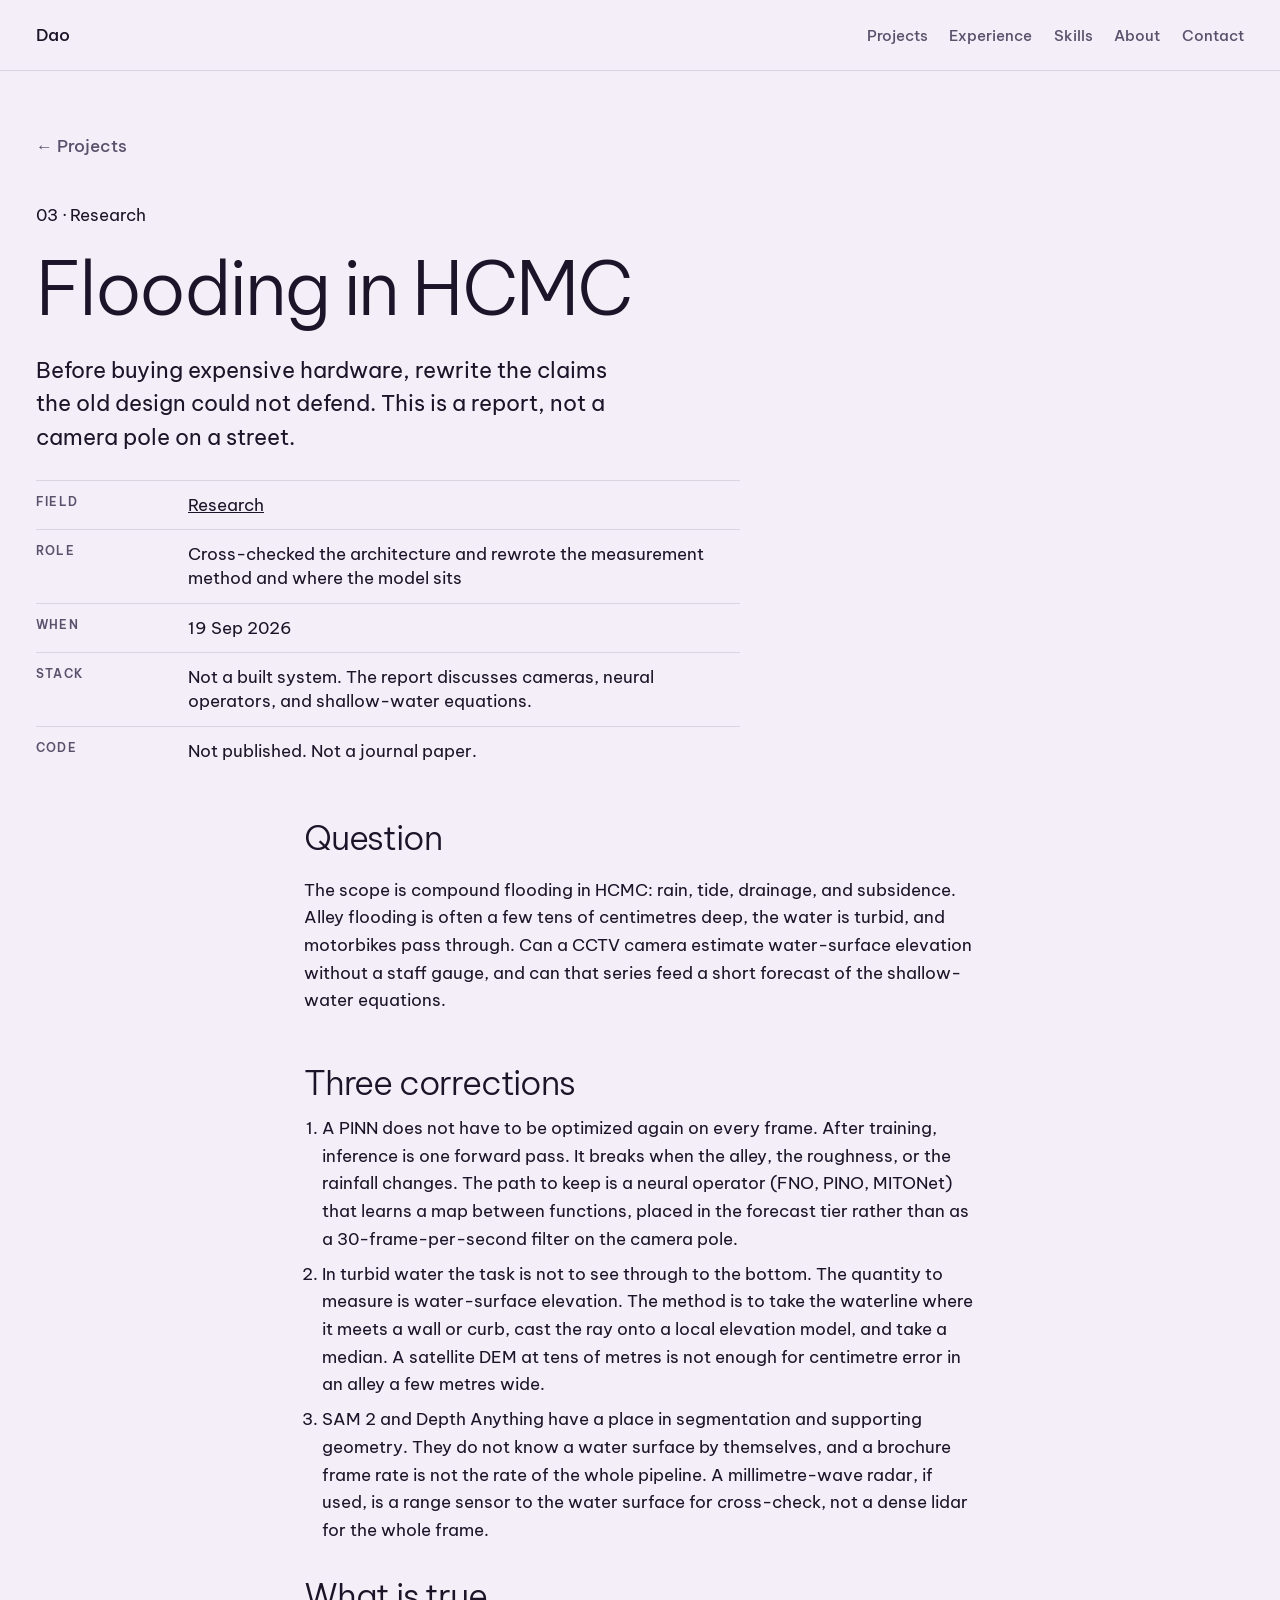
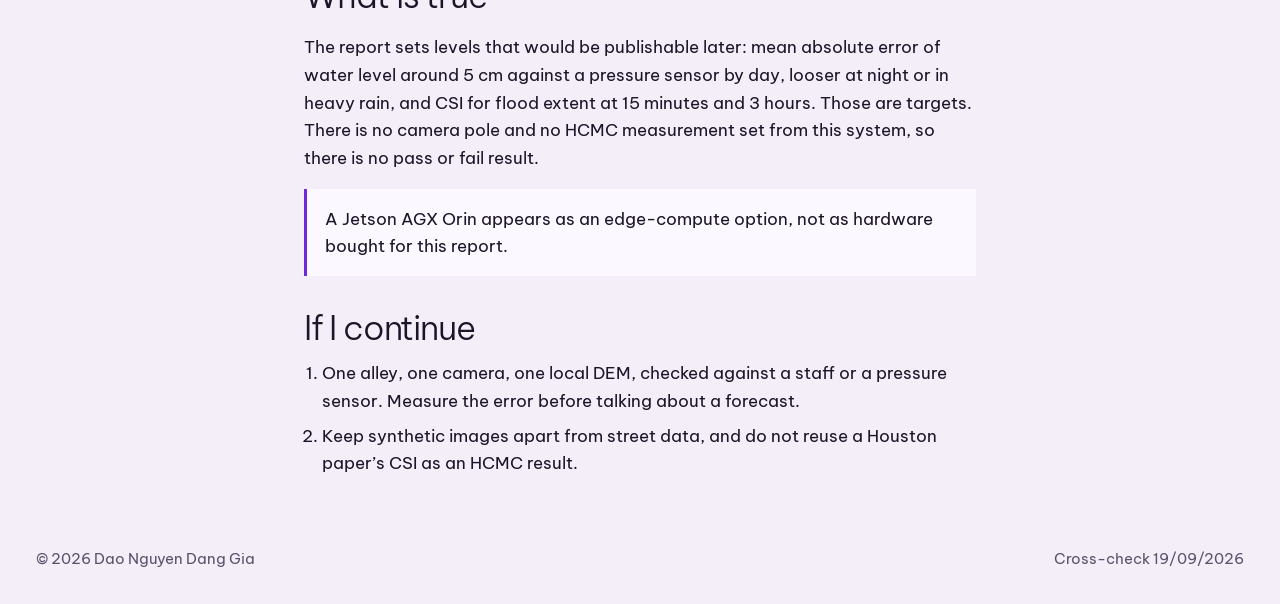
==== work/flood.html @ c22a829f "Add portfolio site" ====
<!DOCTYPE html>
<html lang="en">
<head>
  <meta charset="utf-8">
  <meta name="viewport" content="width=device-width, initial-scale=1">
  <title>Flooding in HCMC — Dao Nguyen Dang Gia</title>
  <meta name="description" content="A cross-checked report on contactless flood observation and short-range neural-operator forecasts for HCMC.">
  <link rel="icon" href="../favicon.svg" type="image/svg+xml">
  <link rel="preconnect" href="https://fonts.googleapis.com">
  <link rel="preconnect" href="https://fonts.gstatic.com" crossorigin>
  <link href="https://fonts.googleapis.com/css2?family=Be+Vietnam+Pro:ital,wght@0,300;0,400;0,500;0,600;1,400&display=swap" rel="stylesheet">
  <link rel="stylesheet" href="../css/site.css">
</head>
<body>
  <a class="skip" href="#content">Skip to content</a>
  <header class="site-header">
    <div class="wrap">
      <a class="mark" href="../index.html">Dao</a>
      <div class="nav-wrap">
        <input class="nav-toggle" id="nav-toggle" type="checkbox">
        <label class="nav-burger" for="nav-toggle">Menu</label>
        <nav class="nav-links" aria-label="Primary">
          <a href="../index.html#work">Projects</a>
          <a href="../index.html#experience">Experience</a>
          <a href="../index.html#skills">Skills</a>
          <a href="../index.html#about">About</a>
          <a href="../index.html#contact">Contact</a>
        </nav>
      </div>
    </div>
  </header>
  <main id="content">
    <article>
      <header class="case-hero">
        <div class="wrap">
          <a class="back" href="../index.html#research">← Projects</a>
          <p class="kicker">03 · Research</p>
          <h1>
            Flooding in HCMC
          </h1>
          <p class="lede">
            Before buying expensive hardware, rewrite the claims the old design could not defend. This is a report, not a camera pole on a street.
          </p>
          <table class="facts">
            <tr>
              <th>Field</th>
              <td><a href="../index.html#research">Research</a></td>
            </tr>
            <tr>
              <th>Role</th>
              <td>Cross-checked the architecture and rewrote the measurement method and where the model sits</td>
            </tr>
            <tr>
              <th>When</th>
              <td>19 Sep 2026</td>
            </tr>
            <tr>
              <th>Stack</th>
              <td>Not a built system. The report discusses cameras, neural operators, and shallow-water equations.</td>
            </tr>
            <tr>
              <th>Code</th>
              <td>Not published. Not a journal paper.</td>
            </tr>
          </table>
        </div>
      </header>
      <div class="wrap story">
        <section>
          <h2>Question</h2>
          <p>
            The scope is compound flooding in HCMC: rain, tide, drainage, and subsidence. Alley flooding is often a few tens of centimetres deep, the water is turbid, and motorbikes pass through. Can a CCTV camera estimate water-surface elevation without a staff gauge, and can that series feed a short forecast of the shallow-water equations.
          </p>
        </section>
        <section>
          <h2>Three corrections</h2>
          <ol>
            <li>
              A PINN does not have to be optimized again on every frame. After training, inference is one forward pass. It breaks when the alley, the roughness, or the rainfall changes. The path to keep is a neural operator (FNO, PINO, MITONet) that learns a map between functions, placed in the forecast tier rather than as a 30-frame-per-second filter on the camera pole.
            </li>
            <li>
              In turbid water the task is not to see through to the bottom. The quantity to measure is water-surface elevation. The method is to take the waterline where it meets a wall or curb, cast the ray onto a local elevation model, and take a median. A satellite DEM at tens of metres is not enough for centimetre error in an alley a few metres wide.
            </li>
            <li>
              SAM 2 and Depth Anything have a place in segmentation and supporting geometry. They do not know a water surface by themselves, and a brochure frame rate is not the rate of the whole pipeline. A millimetre-wave radar, if used, is a range sensor to the water surface for cross-check, not a dense lidar for the whole frame.
            </li>
          </ol>
        </section>
        <section>
          <h2>What is true</h2>
          <p>
            The report sets levels that would be publishable later: mean absolute error of water level around 5 cm against a pressure sensor by day, looser at night or in heavy rain, and CSI for flood extent at 15 minutes and 3 hours. Those are targets. There is no camera pole and no HCMC measurement set from this system, so there is no pass or fail result.
          </p>
          <p class="callout">
            A Jetson AGX Orin appears as an edge-compute option, not as hardware bought for this report.
          </p>
        </section>
        <section>
          <h2>If I continue</h2>
          <ol>
            <li>One alley, one camera, one local DEM, checked against a staff or a pressure sensor. Measure the error before talking about a forecast.</li>
            <li>Keep synthetic images apart from street data, and do not reuse a Houston paper’s CSI as an HCMC result.</li>
          </ol>
        </section>
      </div>
    </article>
  </main>
  <footer class="site-footer"><div class="wrap"><span>© 2026 Dao Nguyen Dang Gia</span><span>Cross-check 19/09/2026</span></div></footer>
  <script src="../js/site.js"></script>
</body>
</html>
---- css/site.css ----
:root {
  --bg: #f3eef8;
  --bg-deep: #1c1233;
  --raised: #faf7ff;
  --ink: #1c1428;
  --muted: #5c516c;
  --faint: #7d7390;
  --line: rgba(40, 22, 68, 0.12);
  --line-strong: rgba(40, 22, 68, 0.28);
  --accent: #6d28d9;
  --accent-deep: #4c1d95;
  --paper: #fbf8ff;
  --font: "Be Vietnam Pro", "Segoe UI", sans-serif;
  --space: clamp(1.15rem, 3.5vw, 2.25rem);
  --max: 76rem;
  --header: 4.4rem;
  --agents: #5b21b6;
  --hardware: #7c3aed;
  --research: #4c1d95;
  --product: #6d28d9;
}

*,
*::before,
*::after {
  box-sizing: border-box;
}

html {
  scroll-behavior: smooth;
}

html[lang="vi"] [data-lang="en"],
html[lang="en"] [data-lang="vi"] {
  display: none !important;
}

body {
  margin: 0;
  color: var(--ink);
  background: var(--bg);
  font-family: var(--font);
  font-size: 1.05rem;
  font-weight: 400;
  line-height: 1.65;
  text-rendering: optimizeLegibility;
  font-feature-settings: "kern" 1;
}

::selection {
  background: #6d28d9;
  color: #fbf8ff;
}

img {
  max-width: 100%;
}

a {
  color: inherit;
}

:focus-visible {
  outline: 2px solid var(--ink);
  outline-offset: 3px;
}

.skip {
  position: absolute;
  left: 1rem;
  top: -4rem;
  z-index: 50;
  background: var(--ink);
  color: var(--paper);
  padding: 0.55rem 0.8rem;
  text-decoration: none;
}

.skip:focus {
  top: 0.75rem;
}

.wrap {
  width: min(var(--max), calc(100% - 2 * var(--space)));
  margin-inline: auto;
}

.site-header {
  position: sticky;
  top: 0;
  z-index: 30;
  background: color-mix(in srgb, var(--bg) 88%, transparent);
  backdrop-filter: blur(16px);
  border-bottom: 1px solid var(--line);
}

.site-header .wrap {
  min-height: var(--header);
  display: flex;
  align-items: center;
  justify-content: space-between;
  gap: 1rem;
}

.mark {
  font-weight: 500;
  font-size: 1.05rem;
  letter-spacing: -0.03em;
  text-decoration: none;
}

.nav-wrap {
  display: flex;
  align-items: center;
}

.nav-toggle {
  position: absolute;
  width: 1px;
  height: 1px;
  overflow: hidden;
  clip: rect(0 0 0 0);
}

.nav-burger {
  display: none;
  border: 1px solid var(--line-strong);
  background: var(--paper);
  padding: 0.4rem 0.75rem;
  font: inherit;
  font-size: 0.92rem;
  font-weight: 500;
  white-space: nowrap;
  cursor: pointer;
}

.mark-short {
  display: none;
}

.nav-links {
  display: flex;
  align-items: center;
  gap: 1.35rem;
}

.nav-links a {
  text-decoration: none;
  color: var(--muted);
  font-size: 0.95rem;
  font-weight: 500;
}

.nav-links a:hover,
.nav-links a[aria-current="page"] {
  color: var(--ink);
}

.lang {
  display: inline-flex;
  border: 1px solid var(--line-strong);
  background: var(--paper);
}

.lang button {
  appearance: none;
  border: 0;
  background: transparent;
  color: var(--muted);
  font: inherit;
  font-size: 0.78rem;
  font-weight: 600;
  letter-spacing: 0.08em;
  padding: 0.42rem 0.6rem;
  cursor: pointer;
}

.lang button[aria-pressed="true"] {
  background: var(--ink);
  color: var(--paper);
}

.hero {
  padding: clamp(2.8rem, 7vw, 5.2rem) 0 1.5rem;
}

.eyebrow {
  margin: 0 0 1.1rem;
  color: var(--accent);
  font-size: 0.78rem;
  font-weight: 600;
  letter-spacing: 0.16em;
  text-transform: uppercase;
}

h1,
h2,
h3 {
  font-weight: 300;
  letter-spacing: -0.035em;
  line-height: 1.18;
}

h1 {
  margin: 0;
  max-width: 12ch;
  font-size: clamp(3.15rem, 7.2vw, 5.8rem);
}

.lede {
  max-width: 38rem;
  margin: 1.35rem 0 0;
  font-size: clamp(1.15rem, 2vw, 1.35rem);
  font-weight: 400;
  line-height: 1.55;
}

.hero-layout {
  display: grid;
  grid-template-columns: minmax(0, 1.35fr) minmax(16rem, 0.75fr);
  gap: clamp(1.5rem, 4vw, 4rem);
  align-items: end;
}

.hero-actions {
  display: flex;
  flex-wrap: wrap;
  gap: 0.85rem 1.2rem;
  align-items: center;
  margin-top: 1.6rem;
}

.hero-actions .social-row {
  width: 100%;
}

.button {
  display: inline-flex;
  align-items: center;
  text-decoration: none;
  background: var(--ink);
  color: var(--paper);
  padding: 0.78rem 1.05rem;
  font-weight: 500;
  font-size: 0.98rem;
}

.button:hover {
  background: var(--accent);
  color: #fbf8ff;
}

.quiet {
  color: var(--muted);
  font-weight: 500;
  overflow-wrap: anywhere;
  text-underline-offset: 0.2em;
}

.social-row {
  display: flex;
  flex-wrap: wrap;
  align-items: center;
  gap: 0.35rem 0.85rem;
}

.social {
  display: inline-flex;
  align-items: center;
  gap: 0.32rem;
  padding: 0;
  border: 0;
  background: transparent;
  color: var(--muted);
  font-size: 0.9rem;
  font-weight: 500;
  text-decoration: none;
  line-height: 1.2;
}

a.social:hover {
  color: var(--accent-deep);
}

.social.is-pending {
  opacity: 0.45;
  cursor: default;
}

svg.social-icon {
  width: 12px;
  height: 12px;
  max-width: 12px;
  max-height: 12px;
  flex: none;
  display: block;
}

.social-row-lg {
  margin-top: 1rem;
  gap: 0.45rem 1rem;
}

.social-row-lg .social {
  font-size: 0.92rem;
}

.contact-block .social {
  color: #ddd4ee;
}

.contact-block a.social:hover {
  color: #fff;
}

.contact-block .social.is-pending {
  opacity: 0.4;
}

.contact-list dt {
  display: inline-flex;
  align-items: center;
  gap: 0.35rem;
}

.contact-list dt .social-icon {
  color: #d4c4f5;
}

.field-jump {
  display: flex;
  flex-direction: column;
  border-top: 1px solid var(--line-strong);
}

.field-jump a {
  display: grid;
  grid-template-columns: 2rem 1fr auto;
  gap: 0.75rem;
  align-items: baseline;
  padding: 0.85rem 0;
  border-bottom: 1px solid var(--line);
  text-decoration: none;
}

.field-jump a:hover .jump-name {
  color: var(--accent);
}

.jump-no {
  font-size: 0.78rem;
  font-weight: 600;
  letter-spacing: 0.08em;
  color: var(--faint);
}

.jump-name {
  font-weight: 500;
  letter-spacing: -0.02em;
}

.jump-count {
  color: var(--faint);
  font-size: 0.85rem;
}

.meta-row {
  display: flex;
  flex-wrap: wrap;
  gap: 0.45rem 1.4rem;
  margin-top: 1.8rem;
  color: var(--muted);
  font-size: 0.95rem;
}

.meta-row a {
  font-weight: 500;
}

.section {
  padding: clamp(2.4rem, 5vw, 4.2rem) 0;
  scroll-margin-top: calc(var(--header) + 0.6rem);
}

.section-head {
  max-width: 40rem;
  margin-bottom: 0.35rem;
}

.section-head .eyebrow {
  margin-bottom: 0.85rem;
}

h2 {
  margin: 0;
  font-size: clamp(2rem, 4vw, 3.15rem);
}

.field-head {
  margin-bottom: 1.15rem;
  padding-bottom: 1rem;
  border-bottom: 1px solid var(--line);
}

.field-head .eyebrow {
  margin-bottom: 0.55rem;
}

.field-title {
  margin: 0;
  font-size: clamp(1.55rem, 2.6vw, 2rem);
  font-weight: 300;
  letter-spacing: -0.03em;
  line-height: 1.2;
}

.field-note {
  margin: 0.55rem 0 0;
  max-width: 40rem;
  color: var(--muted);
}

.cards {
  display: grid;
  grid-template-columns: 1fr 1fr;
  gap: 0.8rem;
}

.cards.two {
  grid-template-columns: 1fr 1fr;
}

.cards.three {
  grid-template-columns: repeat(3, minmax(0, 1fr));
}

.card {
  display: flex;
  flex-direction: column;
  min-height: 100%;
  padding: 1.2rem 1.2rem 1.15rem;
  background: var(--paper);
  border: 1px solid var(--line);
  border-top: 3px solid var(--ink);
  text-decoration: none;
  color: inherit;
}

.card.agents { border-top-color: var(--agents); }
.card.hardware { border-top-color: var(--hardware); }
.card.research { border-top-color: var(--research); }
.card.product { border-top-color: var(--product); }

.card:hover {
  border-color: var(--ink);
  background: #fff;
}

.card-top {
  display: flex;
  justify-content: space-between;
  gap: 0.8rem;
  align-items: baseline;
  color: var(--faint);
  font-size: 0.78rem;
  font-weight: 600;
  letter-spacing: 0.08em;
  text-transform: uppercase;
}

.card h3 {
  margin: 0.85rem 0 0.45rem;
  font-size: clamp(1.55rem, 2vw, 1.9rem);
  font-weight: 400;
  letter-spacing: -0.03em;
}

.card p {
  margin: 0;
  color: var(--muted);
  flex: 1;
}

.card-foot {
  display: flex;
  justify-content: space-between;
  gap: 0.8rem;
  margin-top: 1.15rem;
  padding-top: 0.85rem;
  border-top: 1px solid var(--line);
  font-size: 0.88rem;
}

.card-foot span:first-child {
  color: var(--muted);
}

.card-foot span:last-child {
  font-weight: 500;
}

.section-lead {
  margin: 0.85rem 0 0;
  max-width: 36rem;
  color: var(--muted);
}

.panel-grid {
  display: grid;
  grid-template-columns: 1fr 1fr;
  gap: 0.8rem;
  margin-top: 1.35rem;
}

.panel {
  display: flex;
  flex-direction: column;
  min-height: 15rem;
  padding: 1.25rem 1.3rem 1.2rem;
  background: var(--paper);
  border: 1px solid var(--line);
  border-top: 3px solid var(--accent);
  text-decoration: none;
  color: inherit;
}

.panel.is-empty {
  background:
    linear-gradient(180deg, color-mix(in srgb, var(--accent) 8%, var(--paper)), var(--paper));
}

a.panel:hover,
.panel:hover {
  border-color: var(--ink);
  background: #fff;
}

.panel-top {
  display: flex;
  flex-wrap: wrap;
  justify-content: space-between;
  gap: 0.45rem 1rem;
  margin-bottom: 0.85rem;
  color: var(--faint);
  font-size: 0.78rem;
  font-weight: 600;
  letter-spacing: 0.08em;
  text-transform: uppercase;
}

.panel-kind {
  color: var(--accent-deep);
}

.panel h3 {
  margin: 0;
  font-size: clamp(1.4rem, 2.1vw, 1.7rem);
  font-weight: 400;
  letter-spacing: -0.03em;
  line-height: 1.25;
}

.panel-title {
  margin: 0;
  font-size: 0.78rem;
  font-weight: 600;
  letter-spacing: 0.12em;
  text-transform: uppercase;
  color: var(--accent-deep);
}

.panel-org {
  margin: 0.45rem 0 0;
  color: var(--ink);
  font-weight: 500;
}

.panel-org a {
  color: inherit;
  text-underline-offset: 0.18em;
}

.panel-org a:hover {
  color: var(--accent-deep);
}

.panel > p {
  margin: 0.55rem 0 0;
  color: var(--muted);
  flex: 1;
}

.panel-foot {
  display: flex;
  flex-wrap: wrap;
  justify-content: space-between;
  align-items: center;
  gap: 0.55rem 1rem;
  margin-top: auto;
  padding-top: 0.85rem;
  border-top: 1px solid var(--line);
  font-size: 0.92rem;
}

.panel-foot a,
.panel-foot .foot-action {
  display: inline-flex;
  align-items: center;
  gap: 0.35rem;
  color: var(--ink);
  font-weight: 500;
  text-decoration: none;
}

.panel-foot svg.social-icon {
  width: 12px;
  height: 12px;
  max-width: 12px;
  max-height: 12px;
}

.panel-foot a:hover {
  color: var(--accent-deep);
  text-decoration: underline;
  text-underline-offset: 0.18em;
}

.panel-foot .foot-muted {
  color: var(--muted);
}

.skill-chips {
  display: flex;
  flex-wrap: wrap;
  gap: 0.4rem;
  margin: 0.9rem 0 0;
  padding: 0;
  list-style: none;
  flex: 1;
  align-content: flex-start;
}

.skill-chips li {
  display: inline-flex;
  align-items: center;
  padding: 0.3rem 0.58rem;
  border: 1px solid color-mix(in srgb, var(--accent) 28%, var(--line));
  background: #f3eaff;
  color: var(--accent-deep);
  font-size: 0.82rem;
  font-weight: 500;
}

.filter-bar {
  display: flex;
  flex-wrap: wrap;
  align-items: center;
  justify-content: space-between;
  gap: 0.65rem 1.25rem;
  margin-top: 1.35rem;
  margin-bottom: 0.35rem;
  padding: 0.55rem 0 0.85rem;
  border-bottom: 1px solid var(--line);
}

.filters {
  display: flex;
  flex-wrap: wrap;
  gap: 0.5rem;
}

.filters button {
  appearance: none;
  border: 1px solid var(--line-strong);
  background: var(--paper);
  color: var(--ink);
  font: inherit;
  font-size: 0.92rem;
  font-weight: 500;
  padding: 0.48rem 0.85rem;
  cursor: pointer;
}

.filters button[aria-pressed="true"] {
  background: var(--accent-deep);
  border-color: var(--accent-deep);
  color: #fbf8ff;
}

.filters button:hover {
  border-color: var(--accent);
}

.filter-status {
  margin: 0;
  color: var(--muted);
  font-size: 0.95rem;
}

.field-block {
  padding: clamp(1.35rem, 3vw, 2.2rem) 0;
  scroll-margin-top: calc(var(--header) + 0.6rem);
}

.field-block + .field-block {
  border-top: 1px solid var(--line);
}

.tags {
  display: flex;
  flex-wrap: wrap;
  gap: 0.35rem;
  margin: 0.85rem 0 0;
  padding: 0;
  list-style: none;
}

.tag {
  display: inline-flex;
  align-items: center;
  padding: 0.16rem 0.48rem;
  border: 1px solid color-mix(in srgb, var(--accent) 35%, var(--line));
  background: #f3eaff;
  color: var(--accent-deep);
  font-size: 0.75rem;
  font-weight: 600;
  letter-spacing: 0.04em;
}

.field-block.is-empty {
  display: none;
}

.card.is-hidden {
  display: none;
}

.split {
  display: grid;
  grid-template-columns: 1.15fr 0.85fr;
  gap: clamp(1.5rem, 4vw, 3.5rem);
  align-items: start;
}

.prose p {
  margin: 0 0 1rem;
}

.prose p:last-child {
  margin-bottom: 0;
}

.prose h2 {
  margin: 0.35rem 0 1rem;
}

.principles {
  margin: 0;
  padding: 0;
  list-style: none;
}

.principles li {
  padding: 1rem 0;
  border-top: 1px solid var(--line);
}

.principles li:last-child {
  border-bottom: 1px solid var(--line);
}

.principles strong {
  display: block;
  margin-bottom: 0.25rem;
  font-size: 1.15rem;
  font-weight: 500;
  letter-spacing: -0.03em;
  line-height: 1.35;
}

.contact-block {
  display: grid;
  grid-template-columns: 1.15fr 0.85fr;
  gap: clamp(1.5rem, 4vw, 2.5rem);
  padding: clamp(1.5rem, 3vw, 2.3rem);
  background: var(--bg-deep);
  color: #f3efe6;
}

.contact-block h2 {
  max-width: 14ch;
  font-weight: 300;
}

.contact-block .eyebrow {
  color: #d4c4f5;
}

.contact-lead {
  margin: 0.85rem 0 0;
  max-width: 32rem;
  color: #ddd4ee;
}

.mail {
  display: inline-block;
  margin-top: 1rem;
  font-size: clamp(1.15rem, 2.4vw, 1.55rem);
  font-weight: 400;
  letter-spacing: -0.03em;
  line-height: 1.35;
  overflow-wrap: anywhere;
  text-underline-offset: 0.16em;
}

.contact-list {
  margin: 0;
  display: grid;
  gap: 0.15rem;
}

.contact-list > div {
  display: grid;
  grid-template-columns: 6.5rem minmax(0, 1fr);
  gap: 0.75rem;
  padding: 0.7rem 0;
  border-top: 1px solid rgba(243, 239, 230, 0.14);
}

.contact-list > div:last-child {
  border-bottom: 1px solid rgba(243, 239, 230, 0.14);
}

.contact-list dt {
  margin: 0;
  color: #d4c4f5;
  font-size: 0.75rem;
  font-weight: 600;
  letter-spacing: 0.1em;
  text-transform: uppercase;
}

.contact-list dd {
  margin: 0;
  color: #f3efe6;
  overflow-wrap: anywhere;
}

.contact-list a {
  color: inherit;
  font-weight: 500;
}

.contact-list .is-pending {
  color: #a89bc0;
}

.site-footer {
  padding: 1.2rem 0 2rem;
  color: var(--muted);
  font-size: 0.92rem;
}

.site-footer .wrap {
  display: flex;
  justify-content: space-between;
  gap: 1rem;
  flex-wrap: wrap;
}

.case-hero {
  padding: clamp(2.2rem, 5vw, 3.8rem) 0 0.5rem;
  scroll-margin-top: calc(var(--header) + 0.6rem);
}

.back {
  display: inline-block;
  margin-bottom: 1.5rem;
  color: var(--muted);
  font-weight: 500;
  text-decoration: none;
}

.back:hover {
  color: var(--ink);
}

.case-hero h1 {
  max-width: 14ch;
  font-size: clamp(2.8rem, 6vw, 4.6rem);
}

.facts {
  width: min(100%, 44rem);
  border-collapse: collapse;
  margin: 1.6rem 0 0;
}

.facts th,
.facts td {
  text-align: left;
  vertical-align: top;
  padding: 0.75rem 1rem 0.75rem 0;
  border-top: 1px solid var(--line);
  font-weight: 400;
  line-height: 1.45;
}

.facts th {
  width: 9.5rem;
  color: var(--muted);
  font-size: 0.75rem;
  font-weight: 600;
  letter-spacing: 0.1em;
  text-transform: uppercase;
}

.story {
  max-width: 42rem;
  display: grid;
  gap: 2rem;
  padding: 2.2rem 0 3.2rem;
}

.story h2 {
  margin-bottom: 0.65rem;
  font-size: clamp(1.7rem, 3vw, 2.15rem);
}

.story ul,
.story ol {
  margin: 0.35rem 0 0;
  padding-left: 1.15rem;
}

.story li + li {
  margin-top: 0.45rem;
}

.callout {
  margin: 0;
  padding: 1rem 1.1rem;
  background: var(--paper);
  border-left: 3px solid var(--accent);
}

@media (max-width: 1100px) {
  .cards.three {
    grid-template-columns: 1fr 1fr;
  }
}

@media (max-width: 980px) {
  .hero-layout,
  .split,
  .contact-block {
    grid-template-columns: 1fr;
  }

  h1,
  .case-hero h1 {
    max-width: none;
  }

  .field-jump a {
    grid-template-columns: 2rem minmax(0, 1fr) auto;
  }

  .facts th {
    width: 7.5rem;
  }
}

@media (max-width: 900px) {
  .mark-full {
    display: none;
  }

  .mark-short {
    display: inline;
  }

  .nav-burger {
    display: inline-flex;
  }

  .nav-wrap {
    position: relative;
  }

  .nav-links {
    display: none;
    position: absolute;
    right: 0;
    top: calc(100% + 0.55rem);
    z-index: 40;
    min-width: 14rem;
    max-width: calc(100vw - 2 * var(--space));
    padding: 0.7rem 0.9rem 0.85rem;
    flex-direction: column;
    align-items: flex-start;
    gap: 0.75rem;
    background: var(--paper);
    border: 1px solid var(--line-strong);
  }

  .nav-toggle:checked ~ .nav-links {
    display: flex;
  }

  .nav-toggle:focus-visible ~ .nav-burger {
    outline: 2px solid var(--ink);
    outline-offset: 3px;
  }
}

@media (max-width: 760px) {
  body {
    font-size: 1rem;
  }

  .cards,
  .cards.two,
  .cards.three,
  .panel-grid {
    grid-template-columns: 1fr;
  }

  .filter-bar {
    align-items: flex-start;
    flex-direction: column;
  }

  .filters {
    width: 100%;
  }

  .filters button {
    flex: 1 1 auto;
    min-width: calc(33.33% - 0.35rem);
    text-align: center;
    padding: 0.45rem 0.55rem;
    font-size: 0.88rem;
  }

  .field-block {
    scroll-margin-top: calc(var(--header) + 0.6rem);
  }

  .card-foot {
    flex-direction: column;
    align-items: flex-start;
  }

  .contact-list > div {
    grid-template-columns: 1fr;
    gap: 0.25rem;
  }

  .site-footer .wrap {
    flex-direction: column;
  }
}

@media (max-width: 480px) {
  :root {
    --space: 1rem;
    --header: 3.9rem;
  }

  h1 {
    font-size: clamp(2.45rem, 12vw, 3.4rem);
  }

  .hero {
    padding-top: 2rem;
  }

  .hero-actions {
    flex-direction: column;
    align-items: flex-start;
  }

  .button {
    width: 100%;
    justify-content: center;
  }

  .filters button {
    min-width: calc(50% - 0.25rem);
  }

  .card {
    padding: 1.05rem;
  }

  .entry {
    padding: 1.05rem;
  }
}

@media (prefers-reduced-motion: reduce) {
  html {
    scroll-behavior: auto;
  }
}
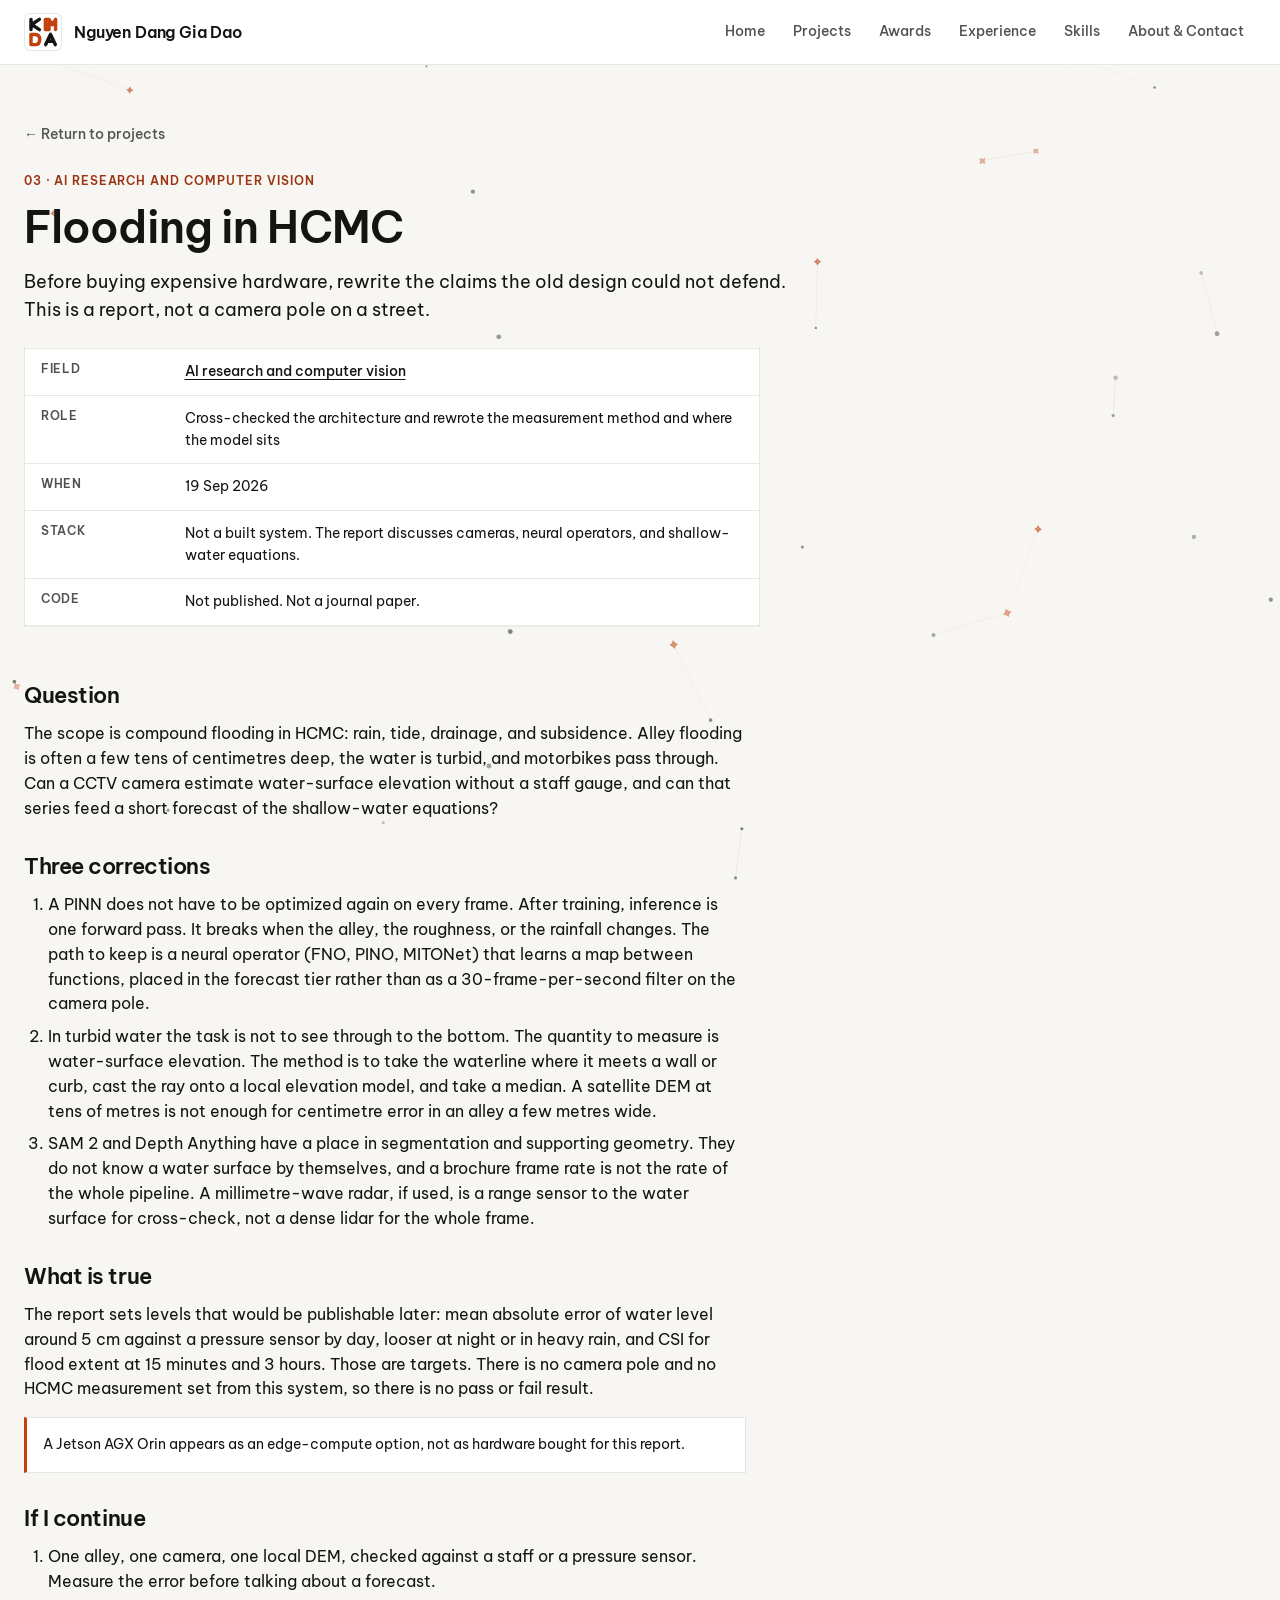
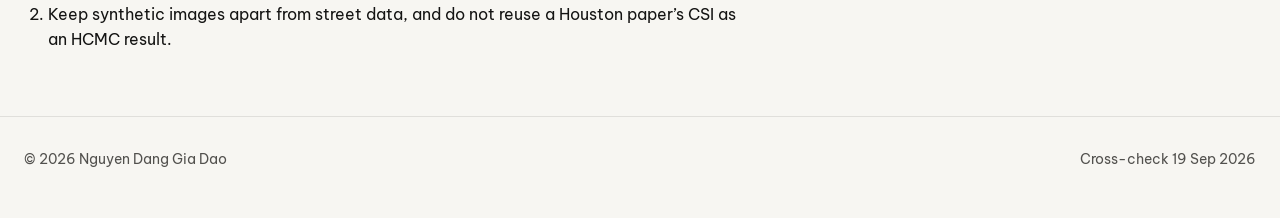
==== commit 45a99624: "Update portfolio: UX redesign, KEMDA branding, awards, MARS Modular & MedAI CAD" ====
--- a/work/flood.html
+++ b/work/flood.html
@@ -3,28 +3,29 @@
 <head>
   <meta charset="utf-8">
   <meta name="viewport" content="width=device-width, initial-scale=1">
-  <title>Flooding in HCMC — Dao Nguyen Dang Gia</title>
+  <meta name="theme-color" content="#f7f6f2">
+  <title>Flooding in HCMC · Nguyen Dang Gia Dao</title>
   <meta name="description" content="A cross-checked report on contactless flood observation and short-range neural-operator forecasts for HCMC.">
   <link rel="icon" href="../favicon.svg" type="image/svg+xml">
   <link rel="preconnect" href="https://fonts.googleapis.com">
   <link rel="preconnect" href="https://fonts.gstatic.com" crossorigin>
-  <link href="https://fonts.googleapis.com/css2?family=Be+Vietnam+Pro:ital,wght@0,300;0,400;0,500;0,600;1,400&display=swap" rel="stylesheet">
+  <link href="https://fonts.googleapis.com/css2?family=Be+Vietnam+Pro:ital,wght@0,400;0,500;0,600;1,400&display=swap" rel="stylesheet">
   <link rel="stylesheet" href="../css/site.css">
 </head>
 <body>
-  <a class="skip" href="#content">Skip to content</a>
+  <a class="skip" href="#content">Skip to main content</a>
   <header class="site-header">
     <div class="wrap">
-      <a class="mark" href="../index.html">Dao</a>
+      <a class="mark" href="../index.html" translate="no"><img class="mark-logo" src="../images/kemda-logo.svg" alt="KEMDA" width="38" height="38"><span class="mark-full">Nguyen Dang Gia Dao</span><span class="mark-short">KEMDA</span></a>
       <div class="nav-wrap">
-        <input class="nav-toggle" id="nav-toggle" type="checkbox">
-        <label class="nav-burger" for="nav-toggle">Menu</label>
-        <nav class="nav-links" aria-label="Primary">
+        <button class="nav-burger" type="button" data-nav-burger aria-expanded="false" aria-controls="primary-nav">Open menu</button>
+        <nav class="nav-links" id="primary-nav" aria-label="Primary">
+          <a href="../index.html#home">Home</a>
           <a href="../index.html#work">Projects</a>
+          <a href="../index.html#awards">Awards</a>
           <a href="../index.html#experience">Experience</a>
           <a href="../index.html#skills">Skills</a>
-          <a href="../index.html#about">About</a>
-          <a href="../index.html#contact">Contact</a>
+          <a href="../index.html#about">About &amp; Contact</a>
         </nav>
       </div>
     </div>
@@ -33,18 +34,16 @@
     <article>
       <header class="case-hero">
         <div class="wrap">
-          <a class="back" href="../index.html#research">← Projects</a>
-          <p class="kicker">03 · Research</p>
-          <h1>
-            Flooding in HCMC
-          </h1>
+          <a class="back" href="../index.html#research">← Return to projects</a>
+          <p class="kicker">03 · AI research and computer vision</p>
+          <h1>Flooding in HCMC</h1>
           <p class="lede">
             Before buying expensive hardware, rewrite the claims the old design could not defend. This is a report, not a camera pole on a street.
           </p>
           <table class="facts">
             <tr>
               <th>Field</th>
-              <td><a href="../index.html#research">Research</a></td>
+              <td><a href="../index.html#research">AI research and computer vision</a></td>
             </tr>
             <tr>
               <th>Role</th>
@@ -69,7 +68,7 @@
         <section>
           <h2>Question</h2>
           <p>
-            The scope is compound flooding in HCMC: rain, tide, drainage, and subsidence. Alley flooding is often a few tens of centimetres deep, the water is turbid, and motorbikes pass through. Can a CCTV camera estimate water-surface elevation without a staff gauge, and can that series feed a short forecast of the shallow-water equations.
+            The scope is compound flooding in HCMC: rain, tide, drainage, and subsidence. Alley flooding is often a few tens of centimetres deep, the water is turbid, and motorbikes pass through. Can a CCTV camera estimate water-surface elevation without a staff gauge, and can that series feed a short forecast of the shallow-water equations?
           </p>
         </section>
         <section>
@@ -89,7 +88,7 @@
         <section>
           <h2>What is true</h2>
           <p>
-            The report sets levels that would be publishable later: mean absolute error of water level around 5 cm against a pressure sensor by day, looser at night or in heavy rain, and CSI for flood extent at 15 minutes and 3 hours. Those are targets. There is no camera pole and no HCMC measurement set from this system, so there is no pass or fail result.
+            The report sets levels that would be publishable later: mean absolute error of water level around 5&nbsp;cm against a pressure sensor by day, looser at night or in heavy rain, and CSI for flood extent at 15&nbsp;minutes and 3&nbsp;hours. Those are targets. There is no camera pole and no HCMC measurement set from this system, so there is no pass or fail result.
           </p>
           <p class="callout">
             A Jetson AGX Orin appears as an edge-compute option, not as hardware bought for this report.
@@ -105,7 +104,7 @@
       </div>
     </article>
   </main>
-  <footer class="site-footer"><div class="wrap"><span>© 2026 Dao Nguyen Dang Gia</span><span>Cross-check 19/09/2026</span></div></footer>
+  <footer class="site-footer"><div class="wrap"><span>© 2026 Nguyen Dang Gia Dao</span><span>Cross-check 19 Sep 2026</span></div></footer>
   <script src="../js/site.js"></script>
 </body>
 </html>
--- a/css/site.css
+++ b/css/site.css
@@ -1,23 +1,69 @@
 :root {
-  --bg: #f3eef8;
-  --bg-deep: #1c1233;
-  --raised: #faf7ff;
-  --ink: #1c1428;
-  --muted: #5c516c;
-  --faint: #7d7390;
-  --line: rgba(40, 22, 68, 0.12);
-  --line-strong: rgba(40, 22, 68, 0.28);
-  --accent: #6d28d9;
-  --accent-deep: #4c1d95;
-  --paper: #fbf8ff;
-  --font: "Be Vietnam Pro", "Segoe UI", sans-serif;
-  --space: clamp(1.15rem, 3.5vw, 2.25rem);
-  --max: 76rem;
-  --header: 4.4rem;
-  --agents: #5b21b6;
-  --hardware: #7c3aed;
-  --research: #4c1d95;
-  --product: #6d28d9;
+  /* Viewport tokens (viewports skill: narrow / medium / wide only) */
+  --vp-narrow: 375px;
+  --vp-medium: 768px;
+  --vp-wide: 1280px;
+
+  /* Colour Palette (60-30-10 & L0-L3 elevation tokens, no AI purple slop) */
+  --surface-l0: #f7f6f2;
+  --surface-l1: #ffffff;
+  --surface-l2: #ffffff;
+  --surface-l3: #ffffff;
+  --surface-muted: #efede7;
+  --bg-deep: #141413;
+  --ink: #141413;
+  --muted: #52514e;
+  --faint: #6e6d6a;
+  --line: rgba(20, 20, 19, 0.1);
+  --line-strong: rgba(20, 20, 19, 0.22);
+  --shadow-l1: 0 1px 2px rgba(0, 0, 0, 0.04);
+  --shadow-l2: 0 4px 12px rgba(0, 0, 0, 0.06);
+  --accent: #c2410c;
+  --accent-deep: #9a3412;
+  --accent-subtle: #fff7ed;
+
+  /* Typography tokens (max 3 weights: 400, 500, 600; Minor Third 1.2 scale) */
+  --font: "Be Vietnam Pro", -apple-system, BlinkMacSystemFont, "Segoe UI", sans-serif;
+  --font-regular: 400;
+  --font-medium: 500;
+  --font-semibold: 600;
+
+  --text-meta: 0.75rem;       /* 12px — timestamps, uppercase tags, chips, legal */
+  --text-secondary: 0.875rem; /* 14px — supporting descriptions, card bodies, footers, buttons */
+  --text-body: 1rem;          /* 16px — primary prose, section leads */
+  --text-h4: 1.125rem;        /* 18px — card / award / panel titles */
+  --text-h3: 1.375rem;        /* 22px — field & subsection headings */
+  --text-h2: 1.875rem;        /* 30px — main section headings */
+  --text-h1: clamp(2.125rem, 4vw, 2.75rem); /* 34px -> 44px — hero display title */
+
+  --leading-tight: 1.15;
+  --leading-heading: 1.25;
+  --leading-body: 1.55;
+  --leading-meta: 1.4;
+
+  /* Spacing tokens (8pt / 4pt spatial grid) */
+  --space-1: 0.25rem; /* 4px */
+  --space-2: 0.5rem;  /* 8px */
+  --space-3: 0.75rem; /* 12px */
+  --space-4: 1rem;    /* 16px */
+  --space-6: 1.5rem;  /* 24px */
+  --space-8: 2rem;    /* 32px */
+  --space-12: 3rem;   /* 48px */
+  --space-16: 4rem;   /* 64px */
+  --space-24: 6rem;   /* 96px */
+  --space-32: 8rem;   /* 128px */
+  --gutter: 1.5rem;   /* 24px */
+  --header: 4rem;     /* 64px */
+  --hit: 2.75rem;     /* 44px WCAG 2.1 AA touch floor */
+  --prose-max: 70ch;
+
+  /* Motion tokens (motion skill: 100/150/200/300ms, transform/opacity only) */
+  --motion-100: 100ms;
+  --motion-150: 150ms;
+  --motion-200: 200ms;
+  --motion-300: 300ms;
+  --ease-out: cubic-bezier(0.16, 1, 0.3, 1);
+  --ease-in: cubic-bezier(0.7, 0, 0.84, 0);
 }
 
 *,
@@ -27,29 +73,32 @@
 }
 
 html {
+  width: 100%;
   scroll-behavior: smooth;
 }
 
-html[lang="vi"] [data-lang="en"],
-html[lang="en"] [data-lang="vi"] {
-  display: none !important;
+@media (pointer: fine) {
+  html {
+    overscroll-behavior: none;
+  }
 }
 
 body {
+  width: 100%;
   margin: 0;
   color: var(--ink);
-  background: var(--bg);
+  background: var(--surface-l0);
   font-family: var(--font);
-  font-size: 1.05rem;
-  font-weight: 400;
-  line-height: 1.65;
+  font-size: var(--text-body);
+  font-weight: var(--font-regular);
+  line-height: var(--leading-body);
   text-rendering: optimizeLegibility;
   font-feature-settings: "kern" 1;
 }
 
 ::selection {
-  background: #6d28d9;
-  color: #fbf8ff;
+  background: var(--accent);
+  color: var(--surface-l1);
 }
 
 img {
@@ -58,40 +107,88 @@
 
 a {
   color: inherit;
+  touch-action: manipulation;
+}
+
+button {
+  touch-action: manipulation;
+}
+
+:focus {
+  outline: none;
 }
 
 :focus-visible {
-  outline: 2px solid var(--ink);
-  outline-offset: 3px;
+  outline: 2px solid var(--accent);
+  outline-offset: 2px;
 }
 
 .skip {
   position: absolute;
-  left: 1rem;
+  left: var(--space-4);
   top: -4rem;
-  z-index: 50;
+  z-index: 100;
   background: var(--ink);
-  color: var(--paper);
-  padding: 0.55rem 0.8rem;
+  color: var(--surface-l1);
+  padding: var(--space-2) var(--space-4);
+  font-size: var(--text-secondary);
+  font-weight: var(--font-medium);
   text-decoration: none;
 }
 
-.skip:focus {
-  top: 0.75rem;
+.skip:focus-visible {
+  top: var(--space-2);
+}
+
+/* Cap the main page content, not the app shell or header chrome (viewports skill) */
+main {
+  position: relative;
+  z-index: 1;
+  width: 100%;
+  max-width: var(--vp-wide);
+  margin-inline: auto;
+}
+
+.ambient-canvas {
+  position: fixed;
+  inset: 0;
+  width: 100%;
+  height: 100%;
+  z-index: 0;
+  pointer-events: none;
+}
+
+.fx-canvas {
+  position: fixed;
+  inset: 0;
+  width: 100%;
+  height: 100%;
+  z-index: 200;
+  pointer-events: none;
 }
 
 .wrap {
-  width: min(var(--max), calc(100% - 2 * var(--space)));
+  width: 100%;
+  padding-inline: var(--gutter);
   margin-inline: auto;
+}
+
+.site-header,
+.site-footer {
+  width: 100%;
 }
 
 .site-header {
   position: sticky;
   top: 0;
-  z-index: 30;
-  background: color-mix(in srgb, var(--bg) 88%, transparent);
-  backdrop-filter: blur(16px);
+  z-index: 100;
+  background: var(--surface-l1);
   border-bottom: 1px solid var(--line);
+}
+
+.site-header .wrap,
+.site-footer .wrap {
+  max-width: var(--vp-wide);
 }
 
 .site-header .wrap {
@@ -99,453 +196,1173 @@
   display: flex;
   align-items: center;
   justify-content: space-between;
-  gap: 1rem;
+  gap: var(--space-4);
 }
 
 .mark {
-  font-weight: 500;
-  font-size: 1.05rem;
-  letter-spacing: -0.03em;
+  display: inline-flex;
+  align-items: center;
+  gap: var(--space-3);
+  min-height: var(--hit);
+  font-weight: var(--font-semibold);
+  font-size: var(--text-body);
+  letter-spacing: -0.01em;
   text-decoration: none;
 }
 
+.mark-logo {
+  width: 2.375rem;
+  height: 2.375rem;
+  display: block;
+  flex: none;
+  border: 1px solid var(--line);
+  border-radius: 6px;
+  background: #ffffff;
+  transition: transform var(--motion-150) var(--ease-out);
+}
+
+.mark:hover .mark-logo {
+  transform: scale(1.06) rotate(-2deg);
+}
+
+.mark-short {
+  display: none;
+}
+
 .nav-wrap {
   display: flex;
   align-items: center;
-}
-
-.nav-toggle {
-  position: absolute;
-  width: 1px;
-  height: 1px;
-  overflow: hidden;
-  clip: rect(0 0 0 0);
 }
 
 .nav-burger {
   display: none;
+  align-items: center;
+  justify-content: center;
+  min-width: var(--hit);
+  min-height: var(--hit);
   border: 1px solid var(--line-strong);
-  background: var(--paper);
-  padding: 0.4rem 0.75rem;
+  background: var(--surface-l1);
+  color: var(--ink);
+  padding: var(--space-2) var(--space-3);
   font: inherit;
-  font-size: 0.92rem;
-  font-weight: 500;
+  font-size: var(--text-secondary);
+  font-weight: var(--font-medium);
   white-space: nowrap;
   cursor: pointer;
 }
 
-.mark-short {
-  display: none;
+.nav-burger:hover {
+  border-color: var(--ink);
+  background: var(--surface-l0);
 }
 
 .nav-links {
   display: flex;
   align-items: center;
-  gap: 1.35rem;
+  gap: var(--space-1);
 }
 
 .nav-links a {
+  position: relative;
+  display: inline-flex;
+  align-items: center;
+  min-height: var(--hit);
+  padding-inline: var(--space-3);
   text-decoration: none;
   color: var(--muted);
-  font-size: 0.95rem;
-  font-weight: 500;
+  font-size: var(--text-secondary);
+  font-weight: var(--font-medium);
+}
+
+/* Active & hover indicator animated purely via transform & opacity (motion skill) */
+.nav-links a::after {
+  content: "";
+  position: absolute;
+  left: var(--space-3);
+  right: var(--space-3);
+  bottom: 0.45rem;
+  height: 2px;
+  background: var(--accent);
+  transform: scaleX(0);
+  transform-origin: left center;
+  opacity: 0;
+  transition:
+    transform var(--motion-200) var(--ease-out),
+    opacity var(--motion-150) var(--ease-out);
 }
 
 .nav-links a:hover,
-.nav-links a[aria-current="page"] {
-  color: var(--ink);
-}
-
-.lang {
+.nav-links a[aria-current="page"],
+.nav-links a.is-active {
+  color: var(--ink);
+}
+
+.nav-links a:hover::after,
+.nav-links a[aria-current="page"]::after,
+.nav-links a.is-active::after {
+  transform: scaleX(1);
+  opacity: 1;
+}
+
+/* Spacious section rhythm so active tab content stands isolated without visual crowding */
+.hero {
+  min-height: calc(88vh - var(--header));
+  display: flex;
+  align-items: center;
+  padding: var(--space-24) 0;
+  scroll-margin-top: var(--header);
+}
+
+.section {
+  min-height: 78vh;
+  display: flex;
+  flex-direction: column;
+  justify-content: center;
+  padding: var(--space-24) 0 var(--space-32);
+  border-top: 1px solid var(--line);
+  scroll-margin-top: var(--header);
+}
+
+/* Subtle section focus highlight when navigated via tab */
+@keyframes sectionFocusPulse {
+  0% {
+    opacity: 0.72;
+    transform: translateY(6px);
+  }
+  100% {
+    opacity: 1;
+    transform: translateY(0);
+  }
+}
+
+.section.is-targeted,
+.hero.is-targeted,
+.field-block.is-targeted {
+  animation: sectionFocusPulse var(--motion-300) var(--ease-out);
+}
+
+/* Scroll-triggered section reveal using transform & opacity tokens */
+.js-ready .reveal-section {
+  opacity: 0;
+  transform: translateY(8px);
+  transition:
+    opacity var(--motion-300) var(--ease-out),
+    transform var(--motion-300) var(--ease-out);
+}
+
+.js-ready .reveal-section.is-visible {
+  opacity: 1;
+  transform: translateY(0);
+}
+
+.eyebrow,
+.kicker {
+  margin: 0 0 var(--space-3);
+  color: var(--accent-deep);
+  font-size: var(--text-meta);
+  font-weight: var(--font-semibold);
+  letter-spacing: 0.08em;
+  text-transform: uppercase;
+  line-height: var(--leading-meta);
+}
+
+/* HCMUT University affiliation lockup in Home hero */
+.uni-badge {
+  position: relative;
   display: inline-flex;
+  align-items: center;
+  gap: var(--space-3);
+  min-height: var(--hit);
+  margin: 0 0 var(--space-6);
+  padding: var(--space-2) var(--space-4) var(--space-2) var(--space-2);
+  background: var(--surface-l1);
   border: 1px solid var(--line-strong);
-  background: var(--paper);
-}
-
-.lang button {
-  appearance: none;
-  border: 0;
-  background: transparent;
-  color: var(--muted);
-  font: inherit;
-  font-size: 0.78rem;
-  font-weight: 600;
-  letter-spacing: 0.08em;
-  padding: 0.42rem 0.6rem;
-  cursor: pointer;
-}
-
-.lang button[aria-pressed="true"] {
-  background: var(--ink);
-  color: var(--paper);
-}
-
-.hero {
-  padding: clamp(2.8rem, 7vw, 5.2rem) 0 1.5rem;
-}
-
-.eyebrow {
-  margin: 0 0 1.1rem;
-  color: var(--accent);
-  font-size: 0.78rem;
-  font-weight: 600;
-  letter-spacing: 0.16em;
-  text-transform: uppercase;
+  box-shadow: var(--shadow-l1);
+  text-decoration: none;
+  color: inherit;
+  transition: transform var(--motion-200) var(--ease-out);
+}
+
+.uni-badge:hover {
+  border-color: var(--ink);
+  transform: translateY(-2px);
+}
+
+.uni-logo-frame {
+  display: inline-flex;
+  align-items: center;
+  justify-content: center;
+  width: 3rem;
+  height: 3rem;
+  padding: var(--space-1);
+  background: var(--surface-l0);
+  border: 1px solid var(--line);
+  flex: none;
+}
+
+.uni-logo {
+  width: 2.35rem;
+  height: 2.35rem;
+  object-fit: contain;
+  flex: none;
+  display: block;
+}
+
+.uni-text {
+  display: flex;
+  flex-direction: column;
+  gap: 2px;
+}
+
+.uni-vi {
+  font-size: var(--text-secondary);
+  font-weight: var(--font-semibold);
+  color: var(--ink);
+  line-height: var(--leading-meta);
+}
+
+.uni-en {
+  font-size: var(--text-meta);
+  font-weight: var(--font-medium);
+  color: var(--muted);
+  line-height: var(--leading-meta);
+}
+
+.uni-arrow {
+  margin-left: var(--space-2);
+  color: var(--faint);
+  font-size: var(--text-secondary);
+}
+
+.uni-badge:hover .uni-arrow {
+  color: #00529c;
+}
+
+.edu-head {
+  display: flex;
+  align-items: flex-start;
+  gap: var(--space-3);
+}
+
+.edu-logo {
+  width: 2.25rem;
+  height: 2.25rem;
+  object-fit: contain;
+  flex: none;
+  margin-top: var(--space-1);
+}
+
+.panel-org-vi {
+  margin: 2px 0 0;
+  font-size: var(--text-meta);
+  font-weight: var(--font-medium);
+  color: var(--muted);
+  line-height: var(--leading-meta);
 }
 
 h1,
 h2,
 h3 {
-  font-weight: 300;
-  letter-spacing: -0.035em;
-  line-height: 1.18;
+  font-weight: var(--font-semibold);
+  letter-spacing: -0.02em;
+  line-height: var(--leading-heading);
+  text-wrap: balance;
 }
 
 h1 {
   margin: 0;
-  max-width: 12ch;
-  font-size: clamp(3.15rem, 7.2vw, 5.8rem);
+  max-width: 18ch;
+  font-size: var(--text-h1);
+  line-height: var(--leading-tight);
+}
+
+h2 {
+  margin: 0;
+  font-size: var(--text-h2);
+}
+
+h3 {
+  margin: 0;
+  font-size: var(--text-h3);
 }
 
 .lede {
-  max-width: 38rem;
-  margin: 1.35rem 0 0;
-  font-size: clamp(1.15rem, 2vw, 1.35rem);
-  font-weight: 400;
-  line-height: 1.55;
+  max-width: 65ch;
+  margin: var(--space-4) 0 0;
+  font-size: var(--text-h4);
+  font-weight: var(--font-regular);
+  line-height: var(--leading-body);
+  color: var(--ink);
 }
 
 .hero-layout {
   display: grid;
-  grid-template-columns: minmax(0, 1.35fr) minmax(16rem, 0.75fr);
-  gap: clamp(1.5rem, 4vw, 4rem);
+  grid-template-columns: minmax(0, 1.35fr) minmax(18rem, 0.75fr);
+  gap: var(--space-12);
   align-items: end;
 }
 
 .hero-actions {
   display: flex;
   flex-wrap: wrap;
-  gap: 0.85rem 1.2rem;
-  align-items: center;
-  margin-top: 1.6rem;
-}
-
-.hero-actions .social-row {
-  width: 100%;
+  gap: var(--space-3) var(--space-4);
+  align-items: center;
+  margin-top: var(--space-6);
 }
 
 .button {
   display: inline-flex;
   align-items: center;
+  justify-content: center;
+  min-height: var(--hit);
   text-decoration: none;
   background: var(--ink);
-  color: var(--paper);
-  padding: 0.78rem 1.05rem;
-  font-weight: 500;
-  font-size: 0.98rem;
+  color: var(--surface-l1);
+  padding: var(--space-2) var(--space-4);
+  border: 1px solid var(--ink);
+  font-family: inherit;
+  font-weight: var(--font-medium);
+  font-size: var(--text-secondary);
+  cursor: pointer;
+  transition:
+    transform var(--motion-150) var(--ease-out),
+    opacity var(--motion-150) var(--ease-out);
 }
 
 .button:hover {
   background: var(--accent);
-  color: #fbf8ff;
+  border-color: var(--accent);
+  color: var(--surface-l1);
+  transform: translateY(-1px);
+}
+
+.button:active {
+  transform: translateY(0);
+}
+
+.button-secondary {
+  display: inline-flex;
+  align-items: center;
+  justify-content: center;
+  min-height: var(--hit);
+  text-decoration: none;
+  background: var(--surface-l1);
+  color: var(--ink);
+  padding: var(--space-2) var(--space-4);
+  border: 1px solid var(--line-strong);
+  font-family: inherit;
+  font-weight: var(--font-medium);
+  font-size: var(--text-secondary);
+  cursor: pointer;
+  transition:
+    transform var(--motion-150) var(--ease-out),
+    opacity var(--motion-150) var(--ease-out);
+}
+
+.button-secondary:hover {
+  border-color: var(--ink);
+  background: var(--surface-l0);
+  transform: translateY(-1px);
 }
 
 .quiet {
-  color: var(--muted);
-  font-weight: 500;
+  display: inline-flex;
+  align-items: center;
+  min-height: var(--hit);
+  padding-inline: var(--space-2);
+  color: var(--muted);
+  font-size: var(--text-secondary);
+  font-weight: var(--font-medium);
   overflow-wrap: anywhere;
   text-underline-offset: 0.2em;
 }
 
+.quiet:hover {
+  color: var(--ink);
+}
+
 .social-row {
   display: flex;
   flex-wrap: wrap;
   align-items: center;
-  gap: 0.35rem 0.85rem;
+  gap: var(--space-2);
 }
 
 .social {
   display: inline-flex;
   align-items: center;
-  gap: 0.32rem;
-  padding: 0;
-  border: 0;
-  background: transparent;
-  color: var(--muted);
-  font-size: 0.9rem;
-  font-weight: 500;
+  min-height: var(--hit);
+  gap: var(--space-2);
+  padding: var(--space-2) var(--space-3);
+  border: 1px solid var(--line);
+  background: var(--surface-l1);
+  color: var(--ink);
+  font-size: var(--text-secondary);
+  font-weight: var(--font-medium);
   text-decoration: none;
-  line-height: 1.2;
+  line-height: var(--leading-meta);
+  transition: transform var(--motion-150) var(--ease-out);
 }
 
 a.social:hover {
+  border-color: var(--ink);
   color: var(--accent-deep);
+  transform: translateY(-1px);
 }
 
 .social.is-pending {
-  opacity: 0.45;
+  color: var(--faint);
+  background: var(--surface-muted);
   cursor: default;
 }
 
+/* Cap-height optical alignment for inline icons (spacing skill) */
 svg.social-icon {
-  width: 12px;
-  height: 12px;
-  max-width: 12px;
-  max-height: 12px;
+  width: 1rem;
+  height: 1rem;
+  max-width: 1rem;
+  max-height: 1rem;
   flex: none;
   display: block;
+  transform: translateY(-0.5px);
 }
 
 .social-row-lg {
-  margin-top: 1rem;
-  gap: 0.45rem 1rem;
-}
-
-.social-row-lg .social {
-  font-size: 0.92rem;
+  margin-top: var(--space-4);
+  gap: var(--space-2);
 }
 
 .contact-block .social {
-  color: #ddd4ee;
+  background: rgba(255, 255, 255, 0.06);
+  border-color: rgba(255, 255, 255, 0.16);
+  color: #f7f6f2;
 }
 
 .contact-block a.social:hover {
-  color: #fff;
+  background: rgba(255, 255, 255, 0.14);
+  border-color: #ffffff;
+  color: #ffffff;
 }
 
 .contact-block .social.is-pending {
-  opacity: 0.4;
+  color: #a3a19d;
+  background: rgba(255, 255, 255, 0.03);
 }
 
 .contact-list dt {
   display: inline-flex;
   align-items: center;
-  gap: 0.35rem;
+  gap: var(--space-2);
 }
 
 .contact-list dt .social-icon {
-  color: #d4c4f5;
-}
-
+  color: #d6d3cd;
+}
+
+/* L1 surface list frame for hero field navigation (colour-palette skill) */
 .field-jump {
   display: flex;
   flex-direction: column;
-  border-top: 1px solid var(--line-strong);
+  background: var(--surface-l1);
+  border: 1px solid var(--line);
+  box-shadow: var(--shadow-l1);
 }
 
 .field-jump a {
   display: grid;
-  grid-template-columns: 2rem 1fr auto;
-  gap: 0.75rem;
+  grid-template-columns: 2.25rem 1fr;
+  gap: var(--space-3);
   align-items: baseline;
-  padding: 0.85rem 0;
+  min-height: var(--hit);
+  padding: var(--space-3) var(--space-4);
   border-bottom: 1px solid var(--line);
   text-decoration: none;
+  font-variant-numeric: tabular-nums;
+  transition: transform var(--motion-150) var(--ease-out);
+}
+
+.field-jump a:last-child {
+  border-bottom: 0;
+}
+
+.field-jump a:hover {
+  background: var(--surface-l0);
 }
 
 .field-jump a:hover .jump-name {
-  color: var(--accent);
+  color: var(--accent-deep);
+  transform: translateX(4px);
 }
 
 .jump-no {
-  font-size: 0.78rem;
-  font-weight: 600;
-  letter-spacing: 0.08em;
+  font-size: var(--text-meta);
+  font-weight: var(--font-semibold);
+  letter-spacing: 0.06em;
   color: var(--faint);
 }
 
 .jump-name {
-  font-weight: 500;
-  letter-spacing: -0.02em;
+  font-size: var(--text-secondary);
+  font-weight: var(--font-medium);
+  transition: transform var(--motion-150) var(--ease-out);
 }
 
 .jump-count {
-  color: var(--faint);
-  font-size: 0.85rem;
+  color: var(--muted);
+  font-size: var(--text-meta);
+  font-weight: var(--font-medium);
 }
 
 .meta-row {
   display: flex;
   flex-wrap: wrap;
-  gap: 0.45rem 1.4rem;
-  margin-top: 1.8rem;
-  color: var(--muted);
-  font-size: 0.95rem;
-}
-
-.meta-row a {
-  font-weight: 500;
-}
-
-.section {
-  padding: clamp(2.4rem, 5vw, 4.2rem) 0;
-  scroll-margin-top: calc(var(--header) + 0.6rem);
+  gap: var(--space-2) var(--space-6);
+  margin-top: var(--space-6);
+  color: var(--muted);
+  font-size: var(--text-secondary);
 }
 
 .section-head {
-  max-width: 40rem;
-  margin-bottom: 0.35rem;
+  max-width: var(--prose-max);
+  margin-bottom: var(--space-8);
 }
 
 .section-head .eyebrow {
-  margin-bottom: 0.85rem;
-}
-
-h2 {
-  margin: 0;
-  font-size: clamp(2rem, 4vw, 3.15rem);
+  margin-bottom: var(--space-2);
+}
+
+.section-lead {
+  margin: var(--space-2) 0 0;
+  max-width: var(--prose-max);
+  color: var(--muted);
+  font-size: var(--text-body);
 }
 
 .field-head {
-  margin-bottom: 1.15rem;
-  padding-bottom: 1rem;
+  margin-bottom: var(--space-6);
+  padding-bottom: var(--space-3);
   border-bottom: 1px solid var(--line);
 }
 
 .field-head .eyebrow {
-  margin-bottom: 0.55rem;
+  margin-bottom: var(--space-1);
 }
 
 .field-title {
   margin: 0;
-  font-size: clamp(1.55rem, 2.6vw, 2rem);
-  font-weight: 300;
-  letter-spacing: -0.03em;
-  line-height: 1.2;
+  font-size: var(--text-h3);
+  font-weight: var(--font-semibold);
+  line-height: var(--leading-heading);
 }
 
 .field-note {
-  margin: 0.55rem 0 0;
-  max-width: 40rem;
-  color: var(--muted);
+  margin: var(--space-2) 0 0;
+  max-width: var(--prose-max);
+  color: var(--muted);
+  font-size: var(--text-secondary);
 }
 
 .cards {
   display: grid;
-  grid-template-columns: 1fr 1fr;
-  gap: 0.8rem;
+  grid-template-columns: repeat(2, minmax(0, 1fr));
+  gap: var(--space-6);
 }
 
 .cards.two {
-  grid-template-columns: 1fr 1fr;
+  grid-template-columns: repeat(2, minmax(0, 1fr));
 }
 
 .cards.three {
   grid-template-columns: repeat(3, minmax(0, 1fr));
 }
 
+/* L1 surface card: 1px uniform border + soft shadow, smooth transform lift & top accent bar on hover */
 .card {
+  position: relative;
   display: flex;
   flex-direction: column;
   min-height: 100%;
-  padding: 1.2rem 1.2rem 1.15rem;
-  background: var(--paper);
+  padding: var(--space-6);
+  background: var(--surface-l1);
   border: 1px solid var(--line);
-  border-top: 3px solid var(--ink);
+  box-shadow: var(--shadow-l1);
   text-decoration: none;
   color: inherit;
-}
-
-.card.agents { border-top-color: var(--agents); }
-.card.hardware { border-top-color: var(--hardware); }
-.card.research { border-top-color: var(--research); }
-.card.product { border-top-color: var(--product); }
+  transition:
+    transform var(--motion-200) var(--ease-out),
+    opacity var(--motion-200) var(--ease-out);
+}
+
+.card::before {
+  content: "";
+  position: absolute;
+  top: -1px;
+  left: -1px;
+  right: -1px;
+  height: 3px;
+  background: var(--accent);
+  transform: scaleX(0);
+  transform-origin: left center;
+  transition: transform var(--motion-200) var(--ease-out);
+}
 
 .card:hover {
   border-color: var(--ink);
-  background: #fff;
+  transform: translateY(-3px);
+}
+
+.card:hover::before {
+  transform: scaleX(1);
+}
+
+.card:hover .card-action {
+  color: var(--accent-deep);
+  transform: translateX(3px);
+}
+
+/* Filter reveal animation (transitions skill: <=30ms stagger, <=200ms total) */
+@keyframes cardFilterEnter {
+  0% {
+    opacity: 0;
+    transform: translateY(6px);
+  }
+  100% {
+    opacity: 1;
+    transform: translateY(0);
+  }
+}
+
+.card.is-filtering-in {
+  animation: cardFilterEnter var(--motion-200) var(--ease-out) both;
 }
 
 .card-top {
   display: flex;
   justify-content: space-between;
-  gap: 0.8rem;
+  gap: var(--space-3);
   align-items: baseline;
   color: var(--faint);
-  font-size: 0.78rem;
-  font-weight: 600;
-  letter-spacing: 0.08em;
+  font-size: var(--text-meta);
+  font-weight: var(--font-semibold);
+  letter-spacing: 0.06em;
   text-transform: uppercase;
+  line-height: var(--leading-meta);
+  font-variant-numeric: tabular-nums;
 }
 
 .card h3 {
-  margin: 0.85rem 0 0.45rem;
-  font-size: clamp(1.55rem, 2vw, 1.9rem);
-  font-weight: 400;
-  letter-spacing: -0.03em;
+  margin: var(--space-3) 0 var(--space-2);
+  font-size: var(--text-h4);
+  font-weight: var(--font-semibold);
+  line-height: var(--leading-heading);
 }
 
 .card p {
   margin: 0;
   color: var(--muted);
+  font-size: var(--text-secondary);
+  line-height: var(--leading-body);
   flex: 1;
 }
 
 .card-foot {
   display: flex;
   justify-content: space-between;
-  gap: 0.8rem;
-  margin-top: 1.15rem;
-  padding-top: 0.85rem;
+  align-items: baseline;
+  gap: var(--space-3);
+  margin-top: var(--space-6);
+  padding-top: var(--space-3);
   border-top: 1px solid var(--line);
-  font-size: 0.88rem;
+  font-size: var(--text-secondary);
 }
 
 .card-foot span:first-child {
   color: var(--muted);
 }
 
-.card-foot span:last-child {
-  font-weight: 500;
-}
-
-.section-lead {
-  margin: 0.85rem 0 0;
-  max-width: 36rem;
+.card-action {
+  display: inline-block;
+  font-weight: var(--font-medium);
+  color: var(--ink);
+  white-space: nowrap;
+  text-decoration: none;
+  transition: transform var(--motion-150) var(--ease-out);
+}
+
+.card-title-link {
+  text-decoration: none;
+  color: inherit;
+}
+
+.card-title-link:hover {
+  color: var(--accent-deep);
+}
+
+.card-award-pill {
+  color: var(--accent-deep);
+  font-weight: var(--font-semibold);
+}
+
+.card-sublink {
+  color: var(--accent-deep);
+  font-weight: var(--font-medium);
+  text-decoration: none;
+}
+
+.card-sublink:hover {
+  text-decoration: underline;
+  text-underline-offset: 0.18em;
+}
+
+/* Non-clickable work-in-progress research cards */
+.card-wip {
+  cursor: default;
+  border-style: dashed;
+  border-color: var(--line-strong);
+  background: var(--surface-l1);
+}
+
+.card-wip::before {
+  display: none;
+}
+
+.card-wip:hover {
+  transform: none;
+  border-color: var(--line-strong);
+}
+
+.card-wip-pill {
+  display: inline-flex;
+  align-items: center;
+  gap: 0.375rem;
+  color: var(--accent-deep);
+  font-weight: var(--font-semibold);
+}
+
+.wip-dot {
+  width: 0.4375rem;
+  height: 0.4375rem;
+  border-radius: 50%;
+  background: var(--accent);
+  box-shadow: 0 0 0 3px rgba(194, 65, 12, 0.16);
+}
+
+.tag-wip {
+  color: var(--accent-deep);
+  border-color: rgba(194, 65, 12, 0.35);
+  background: rgba(194, 65, 12, 0.06);
+  font-weight: var(--font-medium);
+}
+
+.card-status-note {
+  color: var(--faint);
+  font-size: var(--text-meta);
+  font-weight: var(--font-medium);
+  letter-spacing: 0.04em;
+  text-transform: uppercase;
+  white-space: nowrap;
+}
+
+/* Compact Awards & Competitions Card + Click-to-Enlarge Proof Lightbox */
+.award-list {
+  display: grid;
+  gap: var(--space-4);
+  margin-top: var(--space-6);
+}
+
+.award-compact {
+  display: flex;
+  align-items: center;
+  justify-content: space-between;
+  gap: var(--space-6);
+  padding: var(--space-6);
+  background: var(--surface-l1);
+  border: 1px solid var(--line-strong);
+  box-shadow: var(--shadow-l1);
+  scroll-margin-top: calc(var(--header) + var(--space-4));
+}
+
+.award-main {
+  flex: 1;
+  min-width: 0;
+}
+
+.award-main .panel-top {
+  justify-content: flex-start;
+  gap: var(--space-4);
+  margin-bottom: var(--space-2);
+}
+
+.award-main h3 {
+  margin: 0;
+  font-size: var(--text-h4);
+  font-weight: var(--font-semibold);
+  line-height: var(--leading-heading);
+}
+
+.award-title-row {
+  display: flex;
+  align-items: center;
+  gap: var(--space-3);
+}
+
+.org-logo-box {
+  display: inline-flex;
+  align-items: center;
+  justify-content: center;
+  width: 3rem;
+  height: 3rem;
+  padding: 0.3rem;
+  background: transparent;
+  border: 1px solid var(--line);
+  border-radius: 8px;
+  flex: none;
+}
+
+.org-logo-box-wide {
+  width: 5.25rem;
+  height: 3rem;
+  padding: 0.35rem 0.45rem;
+}
+
+.org-logo {
+  display: block;
+  max-width: 100%;
+  max-height: 100%;
+  width: auto;
+  height: auto;
+  object-fit: contain;
+  margin: auto;
+}
+
+.award-org {
+  margin: 2px 0 0;
+  font-size: var(--text-meta);
+  font-weight: var(--font-medium);
+  color: var(--muted);
+  line-height: var(--leading-meta);
+}
+
+.award-meta {
+  display: flex;
+  flex-wrap: wrap;
+  align-items: center;
+  gap: var(--space-2) var(--space-3);
+  margin: var(--space-2) 0 0;
+  font-size: var(--text-secondary);
+  font-weight: var(--font-regular);
+  line-height: var(--leading-body);
+  color: var(--muted);
+}
+
+.award-meta a {
+  color: var(--ink);
+  font-weight: var(--font-semibold);
+  text-underline-offset: 0.18em;
+}
+
+.award-meta .award-case-link {
+  color: var(--accent-deep);
+  text-decoration: none;
+}
+
+.award-meta .award-case-link:hover {
+  text-decoration: underline;
+}
+
+.award-thumbs {
+  display: flex;
+  gap: var(--space-3);
+  flex: none;
+}
+
+.proof-thumb {
+  appearance: none;
+  display: flex;
+  flex-direction: column;
+  align-items: flex-start;
+  gap: var(--space-1);
+  width: 9.5rem;
+  padding: var(--space-2);
+  background: var(--surface-l0);
+  border: 1px solid var(--line);
+  font: inherit;
+  color: inherit;
+  text-align: left;
+  cursor: pointer;
+  transition: transform var(--motion-150) var(--ease-out);
+}
+
+.proof-thumb:hover {
+  border-color: var(--ink);
+  background: var(--surface-l1);
+  transform: translateY(-2px);
+}
+
+.proof-thumb-box {
+  position: relative;
+  display: flex;
+  flex-direction: column;
+  justify-content: space-between;
+  width: 100%;
+  aspect-ratio: 16 / 10;
+  padding: 0;
+  background: var(--surface-l1);
+  border: 1px solid var(--line);
+  overflow: hidden;
+}
+
+.proof-thumb-box img {
+  display: block;
+  width: 100%;
+  height: 100%;
+  object-fit: cover;
+  transition: transform var(--motion-200) var(--ease-out);
+}
+
+.proof-thumb:hover .proof-thumb-box img {
+  transform: scale(1.04);
+}
+
+.proof-thumb-badge {
+  position: relative;
+  z-index: 1;
+  font-size: var(--text-meta);
+  font-weight: var(--font-semibold);
+  letter-spacing: 0.06em;
+  text-transform: uppercase;
+  color: var(--accent-deep);
+}
+
+.proof-thumb-zoom {
+  position: relative;
+  z-index: 1;
+  font-size: var(--text-meta);
+  color: var(--muted);
+}
+
+.proof-thumb:hover .proof-thumb-zoom {
+  color: var(--ink);
+}
+
+.proof-thumb-label {
+  font-size: var(--text-meta);
+  font-weight: var(--font-semibold);
+  color: var(--ink);
+}
+
+/* Action bar to open full honors & awards popup archive */
+.award-more-bar {
+  display: flex;
+  flex-wrap: wrap;
+  align-items: center;
+  justify-content: space-between;
+  gap: var(--space-4);
+  margin-top: var(--space-4);
+  padding: var(--space-4) var(--space-6);
+  background: var(--surface-l1);
+  border: 1px dashed var(--line-strong);
+}
+
+.award-more-info {
+  display: flex;
+  flex-direction: column;
+  gap: 2px;
+}
+
+.award-more-title {
+  font-size: var(--text-h4);
+  font-weight: var(--font-semibold);
+  color: var(--ink);
+  line-height: var(--leading-heading);
+}
+
+.award-more-sub {
+  font-size: var(--text-secondary);
+  color: var(--muted);
+}
+
+/* Scrollable Archive Popup Dialog for Additional Honors & Awards */
+.awards-dialog {
+  width: min(58rem, calc(100vw - 2 * var(--gutter)));
+  max-height: 86vh;
+  margin: auto;
+  padding: 0;
+  background: var(--surface-l0);
+  color: var(--ink);
+  border: 1px solid var(--line-strong);
+  box-shadow: 0 8px 24px rgba(0, 0, 0, 0.08);
+  overscroll-behavior: contain;
+}
+
+.awards-dialog::backdrop {
+  background: rgba(20, 20, 19, 0.62);
+}
+
+.awards-dialog-inner {
+  display: flex;
+  flex-direction: column;
+  max-height: 86vh;
+}
+
+.awards-dialog-inner .proof-dialog-head {
+  padding: var(--space-4) var(--space-6);
+  background: var(--surface-l1);
+  border-bottom: 1px solid var(--line);
+  position: sticky;
+  top: 0;
+  z-index: 2;
+}
+
+.awards-dialog-body {
+  display: grid;
+  gap: var(--space-4);
+  padding: var(--space-6);
+  overflow-y: auto;
+}
+
+/* Lightbox Dialog for Enlarged Proof Image */
+.proof-dialog {
+  width: min(44rem, calc(100vw - 2 * var(--gutter)));
+  max-height: 90vh;
+  margin: auto;
+  padding: 0;
+  background: var(--surface-l3);
+  color: var(--ink);
+  border: 1px solid var(--line-strong);
+  box-shadow: 0 8px 24px rgba(0, 0, 0, 0.08);
+  overscroll-behavior: contain;
+}
+
+.proof-dialog::backdrop {
+  background: rgba(20, 20, 19, 0.62);
+}
+
+.proof-dialog-inner {
+  display: flex;
+  flex-direction: column;
+  gap: var(--space-4);
+  padding: var(--space-6);
+}
+
+.proof-dialog-head {
+  display: flex;
+  justify-content: space-between;
+  align-items: flex-start;
+  gap: var(--space-4);
+}
+
+.proof-dialog-head h3 {
+  margin: 0;
+  font-size: var(--text-h4);
+  font-weight: var(--font-semibold);
+  line-height: var(--leading-heading);
+}
+
+.proof-dialog-head .eyebrow {
+  margin-bottom: var(--space-1);
+}
+
+.proof-dialog-stage {
+  display: flex;
+  align-items: center;
+  justify-content: center;
+  width: 100%;
+  min-height: 20rem;
+  background: var(--surface-l0);
+  border: 1px solid var(--line);
+  padding: var(--space-4);
+}
+
+.proof-dialog-img {
+  display: block;
+  max-width: 100%;
+  max-height: 62vh;
+  width: auto;
+  height: auto;
+  object-fit: contain;
+}
+
+.proof-dialog-img[hidden],
+.proof-dialog-placeholder[hidden] {
+  display: none;
+}
+
+.proof-dialog-placeholder {
+  text-align: center;
+  padding: var(--space-6);
+}
+
+.proof-dialog-placeholder .evidence-title {
+  margin: 0 0 var(--space-2);
+  font-size: var(--text-body);
+  font-weight: var(--font-semibold);
+}
+
+.proof-dialog-placeholder .evidence-hint {
+  margin: 0;
+  font-size: var(--text-secondary);
+  color: var(--muted);
+}
+
+.proof-dialog-placeholder code {
+  font-family: ui-monospace, SFMono-Regular, Consolas, monospace;
+  background: var(--surface-l1);
+  padding: 2px 6px;
+  border: 1px solid var(--line);
+}
+
+.proof-dialog-caption {
+  margin: 0;
+  font-size: var(--text-secondary);
   color: var(--muted);
 }
 
 .panel-grid {
   display: grid;
-  grid-template-columns: 1fr 1fr;
-  gap: 0.8rem;
-  margin-top: 1.35rem;
+  grid-template-columns: repeat(2, minmax(0, 1fr));
+  gap: var(--space-6);
+  margin-top: var(--space-6);
 }
 
 .panel {
   display: flex;
   flex-direction: column;
   min-height: 15rem;
-  padding: 1.25rem 1.3rem 1.2rem;
-  background: var(--paper);
+  padding: var(--space-6);
+  background: var(--surface-l1);
   border: 1px solid var(--line);
-  border-top: 3px solid var(--accent);
+  box-shadow: var(--shadow-l1);
   text-decoration: none;
   color: inherit;
+  transition: transform var(--motion-200) var(--ease-out);
 }
 
 .panel.is-empty {
-  background:
-    linear-gradient(180deg, color-mix(in srgb, var(--accent) 8%, var(--paper)), var(--paper));
-}
-
-a.panel:hover,
-.panel:hover {
+  background: var(--surface-l1);
+  border-style: dashed;
+  border-color: var(--line-strong);
+  box-shadow: none;
+}
+
+a.panel:hover {
   border-color: var(--ink);
-  background: #fff;
+  transform: translateY(-2px);
 }
 
 .panel-top {
   display: flex;
   flex-wrap: wrap;
   justify-content: space-between;
-  gap: 0.45rem 1rem;
-  margin-bottom: 0.85rem;
+  gap: var(--space-2) var(--space-4);
+  margin-bottom: var(--space-3);
   color: var(--faint);
-  font-size: 0.78rem;
-  font-weight: 600;
-  letter-spacing: 0.08em;
+  font-size: var(--text-meta);
+  font-weight: var(--font-semibold);
+  letter-spacing: 0.06em;
   text-transform: uppercase;
+  line-height: var(--leading-meta);
+  font-variant-numeric: tabular-nums;
 }
 
 .panel-kind {
@@ -554,25 +1371,25 @@
 
 .panel h3 {
   margin: 0;
-  font-size: clamp(1.4rem, 2.1vw, 1.7rem);
-  font-weight: 400;
-  letter-spacing: -0.03em;
-  line-height: 1.25;
+  font-size: var(--text-h4);
+  font-weight: var(--font-semibold);
+  line-height: var(--leading-heading);
 }
 
 .panel-title {
   margin: 0;
-  font-size: 0.78rem;
-  font-weight: 600;
-  letter-spacing: 0.12em;
-  text-transform: uppercase;
-  color: var(--accent-deep);
+  font-size: var(--text-h4);
+  font-weight: var(--font-semibold);
+  color: var(--ink);
+  line-height: var(--leading-heading);
 }
 
 .panel-org {
-  margin: 0.45rem 0 0;
-  color: var(--ink);
-  font-weight: 500;
+  margin: var(--space-1) 0 0;
+  color: var(--ink);
+  font-size: var(--text-secondary);
+  font-weight: var(--font-medium);
+  line-height: var(--leading-meta);
 }
 
 .panel-org a {
@@ -585,9 +1402,73 @@
 }
 
 .panel > p {
-  margin: 0.55rem 0 0;
-  color: var(--muted);
+  margin: var(--space-3) 0 0;
+  color: var(--muted);
+  font-size: var(--text-secondary);
+  line-height: var(--leading-body);
   flex: 1;
+}
+
+.panel > p strong {
+  color: var(--ink);
+  font-weight: var(--font-semibold);
+}
+
+.edu-cert-row {
+  display: flex;
+  flex-wrap: wrap;
+  align-items: center;
+  justify-content: space-between;
+  gap: var(--space-3);
+  margin-top: var(--space-4);
+  padding: var(--space-3);
+  background: var(--surface-l0);
+  border: 1px solid var(--line);
+}
+
+.edu-cert-info {
+  display: flex;
+  flex-direction: column;
+  gap: 2px;
+}
+
+.edu-cert-tag {
+  font-size: var(--text-meta);
+  font-weight: var(--font-semibold);
+  letter-spacing: 0.06em;
+  text-transform: uppercase;
+  color: var(--accent-deep);
+  line-height: var(--leading-meta);
+}
+
+.edu-cert-name {
+  font-size: var(--text-secondary);
+  font-weight: var(--font-semibold);
+  color: var(--ink);
+}
+
+.edu-cert-btn {
+  min-height: var(--hit);
+  padding: var(--space-2) var(--space-3);
+  font-size: var(--text-secondary);
+}
+
+.role-list {
+  margin: var(--space-3) 0 0;
+  padding-left: var(--space-4);
+  color: var(--muted);
+  font-size: var(--text-secondary);
+  line-height: var(--leading-body);
+  flex: 1;
+}
+
+.role-list li + li {
+  margin-top: var(--space-2);
+}
+
+.role-list strong {
+  color: var(--ink);
+  font-weight: var(--font-semibold);
 }
 
 .panel-foot {
@@ -595,45 +1476,41 @@
   flex-wrap: wrap;
   justify-content: space-between;
   align-items: center;
-  gap: 0.55rem 1rem;
-  margin-top: auto;
-  padding-top: 0.85rem;
+  gap: var(--space-2) var(--space-4);
+  margin-top: var(--space-6);
+  padding-top: var(--space-3);
   border-top: 1px solid var(--line);
-  font-size: 0.92rem;
+  font-size: var(--text-secondary);
 }
 
 .panel-foot a,
 .panel-foot .foot-action {
   display: inline-flex;
   align-items: center;
-  gap: 0.35rem;
-  color: var(--ink);
-  font-weight: 500;
+  min-height: var(--hit);
+  gap: var(--space-2);
+  color: var(--ink);
+  font-weight: var(--font-medium);
   text-decoration: none;
-}
-
-.panel-foot svg.social-icon {
-  width: 12px;
-  height: 12px;
-  max-width: 12px;
-  max-height: 12px;
-}
-
-.panel-foot a:hover {
+  transition: transform var(--motion-150) var(--ease-out);
+}
+
+.panel-foot a:hover,
+a.panel:hover .foot-action {
   color: var(--accent-deep);
-  text-decoration: underline;
-  text-underline-offset: 0.18em;
+  transform: translateX(3px);
 }
 
 .panel-foot .foot-muted {
   color: var(--muted);
 }
 
+/* Plain metadata lists without decorative pastel pill wrappers (anti-slop skill) */
 .skill-chips {
   display: flex;
   flex-wrap: wrap;
-  gap: 0.4rem;
-  margin: 0.9rem 0 0;
+  gap: var(--space-2);
+  margin: var(--space-4) 0 0;
   padding: 0;
   list-style: none;
   flex: 1;
@@ -643,12 +1520,13 @@
 .skill-chips li {
   display: inline-flex;
   align-items: center;
-  padding: 0.3rem 0.58rem;
-  border: 1px solid color-mix(in srgb, var(--accent) 28%, var(--line));
-  background: #f3eaff;
-  color: var(--accent-deep);
-  font-size: 0.82rem;
-  font-weight: 500;
+  padding: var(--space-1) var(--space-2);
+  border: 1px solid var(--line);
+  background: var(--surface-l0);
+  color: var(--ink);
+  font-size: var(--text-meta);
+  font-weight: var(--font-medium);
+  line-height: var(--leading-meta);
 }
 
 .filter-bar {
@@ -656,50 +1534,78 @@
   flex-wrap: wrap;
   align-items: center;
   justify-content: space-between;
-  gap: 0.65rem 1.25rem;
-  margin-top: 1.35rem;
-  margin-bottom: 0.35rem;
-  padding: 0.55rem 0 0.85rem;
+  gap: var(--space-3) var(--space-6);
+  margin-top: var(--space-6);
+  margin-bottom: var(--space-4);
+  padding: var(--space-2) 0 var(--space-4);
   border-bottom: 1px solid var(--line);
 }
 
 .filters {
   display: flex;
   flex-wrap: wrap;
-  gap: 0.5rem;
+  gap: var(--space-2);
 }
 
 .filters button {
   appearance: none;
+  display: inline-flex;
+  align-items: center;
+  justify-content: center;
+  min-height: var(--hit);
   border: 1px solid var(--line-strong);
-  background: var(--paper);
+  background: var(--surface-l1);
   color: var(--ink);
   font: inherit;
-  font-size: 0.92rem;
-  font-weight: 500;
-  padding: 0.48rem 0.85rem;
+  font-size: var(--text-secondary);
+  font-weight: var(--font-medium);
+  padding: var(--space-2) var(--space-4);
   cursor: pointer;
+  transition: transform var(--motion-100) var(--ease-out);
 }
 
 .filters button[aria-pressed="true"] {
-  background: var(--accent-deep);
-  border-color: var(--accent-deep);
-  color: #fbf8ff;
-}
-
-.filters button:hover {
-  border-color: var(--accent);
+  background: var(--ink);
+  border-color: var(--ink);
+  color: var(--surface-l1);
+}
+
+.filters button:hover:not([aria-pressed="true"]) {
+  border-color: var(--ink);
+  background: var(--surface-muted);
+  transform: translateY(-1px);
 }
 
 .filter-status {
   margin: 0;
   color: var(--muted);
-  font-size: 0.95rem;
+  font-size: var(--text-secondary);
+  font-variant-numeric: tabular-nums;
+}
+
+.filter-empty {
+  margin-top: var(--space-6);
+  padding: var(--space-8);
+  background: var(--surface-l1);
+  border: 1px solid var(--line);
+}
+
+.filter-empty[hidden] {
+  display: none;
+}
+
+.filter-empty h3 {
+  margin: 0 0 var(--space-2);
+}
+
+.filter-empty p {
+  margin: 0 0 var(--space-4);
+  color: var(--muted);
 }
 
 .field-block {
-  padding: clamp(1.35rem, 3vw, 2.2rem) 0;
-  scroll-margin-top: calc(var(--header) + 0.6rem);
+  padding: var(--space-12) 0;
+  scroll-margin-top: calc(var(--header) + var(--space-4));
 }
 
 .field-block + .field-block {
@@ -709,8 +1615,8 @@
 .tags {
   display: flex;
   flex-wrap: wrap;
-  gap: 0.35rem;
-  margin: 0.85rem 0 0;
+  gap: var(--space-3);
+  margin: var(--space-4) 0 0;
   padding: 0;
   list-style: none;
 }
@@ -718,13 +1624,21 @@
 .tag {
   display: inline-flex;
   align-items: center;
-  padding: 0.16rem 0.48rem;
-  border: 1px solid color-mix(in srgb, var(--accent) 35%, var(--line));
-  background: #f3eaff;
+  color: var(--muted);
+  font-size: var(--text-meta);
+  font-weight: var(--font-medium);
+  line-height: var(--leading-meta);
+}
+
+.tag + .tag::before {
+  content: "·";
+  margin-right: var(--space-3);
+  color: var(--faint);
+}
+
+.tag-award {
   color: var(--accent-deep);
-  font-size: 0.75rem;
-  font-weight: 600;
-  letter-spacing: 0.04em;
+  font-weight: var(--font-semibold);
 }
 
 .field-block.is-empty {
@@ -738,12 +1652,16 @@
 .split {
   display: grid;
   grid-template-columns: 1.15fr 0.85fr;
-  gap: clamp(1.5rem, 4vw, 3.5rem);
+  gap: var(--space-12);
   align-items: start;
 }
 
+.prose {
+  max-width: var(--prose-max);
+}
+
 .prose p {
-  margin: 0 0 1rem;
+  margin: 0 0 var(--space-4);
 }
 
 .prose p:last-child {
@@ -751,279 +1669,604 @@
 }
 
 .prose h2 {
-  margin: 0.35rem 0 1rem;
-}
-
+  margin: var(--space-1) 0 var(--space-4);
+}
+
+/* L1 surface list frame for principles (colour-palette skill) */
 .principles {
   margin: 0;
   padding: 0;
   list-style: none;
-}
-
-.principles li {
-  padding: 1rem 0;
-  border-top: 1px solid var(--line);
-}
-
-.principles li:last-child {
-  border-bottom: 1px solid var(--line);
+  background: var(--surface-l1);
+  border: 1px solid var(--line);
+  box-shadow: var(--shadow-l1);
 }
 
 .principles strong {
   display: block;
-  margin-bottom: 0.25rem;
-  font-size: 1.15rem;
-  font-weight: 500;
-  letter-spacing: -0.03em;
-  line-height: 1.35;
+  margin-bottom: var(--space-1);
+  font-size: var(--text-h4);
+  font-weight: var(--font-semibold);
+  line-height: var(--leading-heading);
+  color: var(--ink);
+}
+
+.principles li {
+  padding: var(--space-6);
+  border-bottom: 1px solid var(--line);
+  font-size: var(--text-secondary);
+  color: var(--muted);
+  line-height: var(--leading-body);
 }
 
 .contact-block {
   display: grid;
   grid-template-columns: 1.15fr 0.85fr;
-  gap: clamp(1.5rem, 4vw, 2.5rem);
-  padding: clamp(1.5rem, 3vw, 2.3rem);
+  gap: var(--space-8);
+  margin-top: var(--space-8);
+  padding: var(--space-12);
   background: var(--bg-deep);
-  color: #f3efe6;
+  color: #f7f6f2;
+  border: 1px solid var(--ink);
+  box-shadow: inset 0 1px 0 rgba(255, 255, 255, 0.06);
 }
 
 .contact-block h2 {
-  max-width: 14ch;
-  font-weight: 300;
+  max-width: 16ch;
+  color: #ffffff;
 }
 
 .contact-block .eyebrow {
-  color: #d4c4f5;
+  color: #fdba74;
 }
 
 .contact-lead {
-  margin: 0.85rem 0 0;
-  max-width: 32rem;
-  color: #ddd4ee;
+  margin: var(--space-3) 0 0;
+  max-width: 60ch;
+  font-size: var(--text-body);
+  line-height: var(--leading-body);
+  color: #d6d3cd;
 }
 
 .mail {
-  display: inline-block;
-  margin-top: 1rem;
-  font-size: clamp(1.15rem, 2.4vw, 1.55rem);
-  font-weight: 400;
-  letter-spacing: -0.03em;
-  line-height: 1.35;
+  display: inline-flex;
+  align-items: center;
+  min-height: var(--hit);
+  margin-top: var(--space-4);
+  font-size: var(--text-h4);
+  font-weight: var(--font-medium);
+  line-height: var(--leading-heading);
+  color: #ffffff;
   overflow-wrap: anywhere;
-  text-underline-offset: 0.16em;
+  text-underline-offset: 0.18em;
+}
+
+.mail:hover {
+  color: #fdba74;
 }
 
 .contact-list {
   margin: 0;
   display: grid;
-  gap: 0.15rem;
+  border: 1px solid rgba(255, 255, 255, 0.14);
+  background: rgba(255, 255, 255, 0.03);
 }
 
 .contact-list > div {
   display: grid;
-  grid-template-columns: 6.5rem minmax(0, 1fr);
-  gap: 0.75rem;
-  padding: 0.7rem 0;
-  border-top: 1px solid rgba(243, 239, 230, 0.14);
+  grid-template-columns: 7rem minmax(0, 1fr);
+  gap: var(--space-3);
+  align-items: baseline;
+  padding: var(--space-3) var(--space-4);
+  border-bottom: 1px solid rgba(255, 255, 255, 0.12);
 }
 
 .contact-list > div:last-child {
-  border-bottom: 1px solid rgba(243, 239, 230, 0.14);
+  border-bottom: 0;
 }
 
 .contact-list dt {
   margin: 0;
-  color: #d4c4f5;
-  font-size: 0.75rem;
-  font-weight: 600;
-  letter-spacing: 0.1em;
+  color: #d6d3cd;
+  font-size: var(--text-meta);
+  font-weight: var(--font-semibold);
+  letter-spacing: 0.06em;
   text-transform: uppercase;
+  line-height: var(--leading-meta);
 }
 
 .contact-list dd {
   margin: 0;
-  color: #f3efe6;
+  color: #f7f6f2;
+  font-size: var(--text-secondary);
   overflow-wrap: anywhere;
 }
 
 .contact-list a {
   color: inherit;
-  font-weight: 500;
+  font-weight: var(--font-medium);
+  text-underline-offset: 0.18em;
+}
+
+.contact-list a:hover {
+  color: #fdba74;
 }
 
 .contact-list .is-pending {
-  color: #a89bc0;
+  color: #a3a19d;
 }
 
 .site-footer {
-  padding: 1.2rem 0 2rem;
-  color: var(--muted);
-  font-size: 0.92rem;
+  padding: var(--space-8) 0 var(--space-12);
+  color: var(--muted);
+  font-size: var(--text-secondary);
+  border-top: 1px solid var(--line);
 }
 
 .site-footer .wrap {
   display: flex;
   justify-content: space-between;
-  gap: 1rem;
+  align-items: center;
+  gap: var(--space-4);
   flex-wrap: wrap;
 }
 
+.site-footer a {
+  display: inline-flex;
+  align-items: center;
+  min-height: var(--hit);
+  font-weight: var(--font-medium);
+  text-underline-offset: 0.18em;
+}
+
+/* Ultra-minimal square floating section progress rail on the right edge */
+.section-rail {
+  position: fixed;
+  right: 0.625rem;
+  top: 50%;
+  transform: translateY(-50%);
+  z-index: 45;
+  display: flex;
+  flex-direction: column;
+  align-items: flex-end;
+  gap: 0.125rem;
+  padding: 0;
+  background: transparent;
+  border: 0;
+  border-radius: 0;
+  box-shadow: none;
+}
+
+.rail-link {
+  position: relative;
+  display: inline-flex;
+  align-items: center;
+  justify-content: flex-end;
+  gap: 0.4rem;
+  height: 1.5rem;
+  padding: 0;
+  text-decoration: none;
+  color: var(--muted);
+  font-size: 0.6875rem;
+  font-weight: var(--font-medium);
+  letter-spacing: 0.04em;
+  text-transform: uppercase;
+  white-space: nowrap;
+}
+
+.rail-label {
+  padding: 0.125rem 0.375rem;
+  background: rgba(247, 246, 242, 0.92);
+  border: 1px solid var(--line);
+  border-radius: 0;
+  opacity: 0;
+  pointer-events: none;
+  transform: translateX(4px);
+  transition:
+    opacity var(--motion-150) var(--ease-out),
+    transform var(--motion-150) var(--ease-out);
+}
+
+/* Only reveal the tiny label when hovering/focusing a tick */
+.rail-link:hover .rail-label,
+.rail-link:focus-visible .rail-label {
+  opacity: 1;
+  transform: translateX(0);
+}
+
+.rail-link.is-active .rail-label {
+  color: var(--accent-deep);
+  border-color: var(--accent);
+  font-weight: var(--font-semibold);
+}
+
+/* Slim vertical progress segment (no rounded corners) */
+.rail-pip {
+  width: 3px;
+  height: 1.25rem;
+  border-radius: 0;
+  background: rgba(20, 20, 19, 0.14);
+  flex: none;
+  transition:
+    width var(--motion-150) var(--ease-out),
+    background-color var(--motion-150) var(--ease-out);
+}
+
+/* Cumulative fill: every section scrolled past or currently active lights up */
+.rail-link.is-passed .rail-pip {
+  background: rgba(194, 65, 12, 0.52);
+}
+
+.rail-link.is-active .rail-pip {
+  width: 5px;
+  background: var(--accent);
+}
+
+.rail-link:hover .rail-pip {
+  width: 5px;
+  background: var(--ink);
+}
+
+@media (max-width: 1024px) {
+  .section-rail {
+    display: none;
+  }
+}
+
 .case-hero {
-  padding: clamp(2.2rem, 5vw, 3.8rem) 0 0.5rem;
-  scroll-margin-top: calc(var(--header) + 0.6rem);
+  padding: var(--space-12) 0 var(--space-6);
+  scroll-margin-top: calc(var(--header) + var(--space-3));
 }
 
 .back {
-  display: inline-block;
-  margin-bottom: 1.5rem;
-  color: var(--muted);
-  font-weight: 500;
+  display: inline-flex;
+  align-items: center;
+  min-height: var(--hit);
+  margin-bottom: var(--space-4);
+  color: var(--muted);
+  font-size: var(--text-secondary);
+  font-weight: var(--font-medium);
   text-decoration: none;
+  transition: transform var(--motion-150) var(--ease-out);
 }
 
 .back:hover {
   color: var(--ink);
+  transform: translateX(-3px);
 }
 
 .case-hero h1 {
-  max-width: 14ch;
-  font-size: clamp(2.8rem, 6vw, 4.6rem);
-}
-
+  max-width: 18ch;
+}
+
+/* L1 surface frame for case-study facts table (colour-palette hard rule) */
 .facts {
-  width: min(100%, 44rem);
+  width: min(100%, 46rem);
   border-collapse: collapse;
-  margin: 1.6rem 0 0;
+  margin: var(--space-6) 0 0;
+  background: var(--surface-l1);
+  border: 1px solid var(--line);
+  box-shadow: var(--shadow-l1);
 }
 
 .facts th,
 .facts td {
   text-align: left;
   vertical-align: top;
-  padding: 0.75rem 1rem 0.75rem 0;
-  border-top: 1px solid var(--line);
-  font-weight: 400;
-  line-height: 1.45;
+  padding: var(--space-3) var(--space-4);
+  border-bottom: 1px solid var(--line);
+  font-size: var(--text-secondary);
+  font-weight: var(--font-regular);
+  line-height: var(--leading-body);
+}
+
+.facts tr:last-child th,
+.facts tr:last-child td {
+  border-bottom: 0;
 }
 
 .facts th {
-  width: 9.5rem;
-  color: var(--muted);
-  font-size: 0.75rem;
-  font-weight: 600;
-  letter-spacing: 0.1em;
+  width: 9rem;
+  color: var(--muted);
+  font-size: var(--text-meta);
+  font-weight: var(--font-semibold);
+  letter-spacing: 0.06em;
   text-transform: uppercase;
+  line-height: var(--leading-meta);
+}
+
+.facts a {
+  font-weight: var(--font-medium);
+  text-underline-offset: 0.18em;
+}
+
+.facts a:hover {
+  color: var(--accent-deep);
+}
+
+.case-media {
+  max-width: 56rem;
+  padding: var(--space-6) 0 0;
+}
+
+.case-visual-grid {
+  display: grid;
+  grid-template-columns: repeat(2, minmax(0, 1fr));
+  gap: var(--space-6);
+  padding: var(--space-4) var(--gutter) var(--space-8);
+}
+
+.case-visual-grid.three {
+  grid-template-columns: repeat(3, minmax(0, 1fr));
+}
+
+.case-visual-card {
+  display: flex;
+  flex-direction: column;
+  margin: 0;
+  padding: var(--space-4);
+  background: var(--surface-l1);
+  border: 1px solid var(--line-strong);
+  box-shadow: var(--shadow-l1);
+}
+
+.case-visual-head {
+  display: flex;
+  justify-content: space-between;
+  align-items: baseline;
+  gap: var(--space-3);
+  margin-bottom: var(--space-3);
+}
+
+.case-visual-title {
+  margin: 0;
+  font-size: var(--text-h4);
+  font-weight: var(--font-semibold);
+  color: var(--ink);
+}
+
+.case-visual-badge {
+  font-size: var(--text-meta);
+  font-weight: var(--font-semibold);
+  letter-spacing: 0.06em;
+  text-transform: uppercase;
+  color: var(--accent-deep);
+}
+
+.case-visual-frame {
+  position: relative;
+  display: block;
+  width: 100%;
+  padding: 0;
+  overflow: hidden;
+  border: 1px solid var(--line);
+  background: var(--surface-l0);
+  cursor: pointer;
+}
+
+.case-visual-frame:hover {
+  border-color: var(--ink);
+}
+
+.case-visual-frame img,
+.case-visual-frame video {
+  display: block;
+  width: 100%;
+  height: auto;
+  aspect-ratio: 16 / 10;
+  object-fit: contain;
+  background: #ffffff;
+}
+
+.case-visual-card figcaption {
+  margin-top: var(--space-3);
+  color: var(--muted);
+  font-size: var(--text-secondary);
+  line-height: var(--leading-body);
+}
+
+.case-module-grid {
+  display: grid;
+  grid-template-columns: repeat(2, minmax(0, 1fr));
+  gap: var(--space-4);
+  margin-top: var(--space-4);
+}
+
+.case-module-item {
+  padding: var(--space-4);
+  background: var(--surface-l1);
+  border: 1px solid var(--line);
+  box-shadow: var(--shadow-l1);
+}
+
+.case-module-item h3 {
+  margin: 0 0 var(--space-1);
+  font-size: var(--text-h4);
+  font-weight: var(--font-semibold);
+  color: var(--ink);
+}
+
+.case-module-item p {
+  margin: 0;
+  font-size: var(--text-secondary);
+  color: var(--muted);
+  line-height: var(--leading-body);
+}
+
+.case-figure {
+  margin: 0;
+}
+
+.case-figure + .case-figure,
+.story .case-figure {
+  margin-top: var(--space-6);
+}
+
+.case-figure img {
+  display: block;
+  width: 100%;
+  height: auto;
+  border: 1px solid var(--line);
+  background: var(--surface-l1);
+}
+
+.case-figure figcaption {
+  margin-top: var(--space-2);
+  color: var(--muted);
+  font-size: var(--text-secondary);
+  line-height: var(--leading-body);
 }
 
 .story {
-  max-width: 42rem;
+  max-width: var(--prose-max);
   display: grid;
-  gap: 2rem;
-  padding: 2.2rem 0 3.2rem;
+  gap: var(--space-8);
+  padding: var(--space-8) var(--gutter) var(--space-16);
+  margin-inline: 0;
 }
 
 .story h2 {
-  margin-bottom: 0.65rem;
-  font-size: clamp(1.7rem, 3vw, 2.15rem);
+  margin-bottom: var(--space-3);
+  font-size: var(--text-h3);
+}
+
+.story p {
+  margin: 0;
+}
+
+.story p + p {
+  margin-top: var(--space-4);
 }
 
 .story ul,
 .story ol {
-  margin: 0.35rem 0 0;
-  padding-left: 1.15rem;
+  margin: var(--space-2) 0 0;
+  padding-left: var(--space-6);
 }
 
 .story li + li {
-  margin-top: 0.45rem;
+  margin-top: var(--space-2);
 }
 
 .callout {
-  margin: 0;
-  padding: 1rem 1.1rem;
-  background: var(--paper);
+  margin: var(--space-4) 0 0;
+  padding: var(--space-4);
+  background: var(--surface-l1);
+  border: 1px solid var(--line);
   border-left: 3px solid var(--accent);
-}
-
-@media (max-width: 1100px) {
-  .cards.three {
-    grid-template-columns: 1fr 1fr;
-  }
-}
-
-@media (max-width: 980px) {
+  font-size: var(--text-secondary);
+}
+
+/* Narrow viewport token (< 768px) - viewports skill */
+@media (max-width: 767.98px) {
+  :root {
+    --gutter: 1rem;
+  }
+
+  .mark-full {
+    display: none;
+  }
+
+  .mark-short {
+    display: inline;
+  }
+
+  .nav-burger {
+    display: inline-flex;
+  }
+
+  .nav-wrap {
+    position: relative;
+  }
+
+  /* Popover menu with opacity + slight scale enter/exit (transitions skill) */
+  .nav-links {
+    display: flex;
+    position: absolute;
+    right: 0;
+    top: calc(100% + var(--space-2));
+    z-index: 100;
+    min-width: 14rem;
+    max-width: calc(100vw - 2 * var(--gutter));
+    padding: var(--space-2);
+    flex-direction: column;
+    align-items: stretch;
+    gap: var(--space-1);
+    background: var(--surface-l2);
+    border: 1px solid var(--line-strong);
+    box-shadow: var(--shadow-l2);
+    opacity: 0;
+    transform: translateY(-4px) scale(0.98);
+    transform-origin: top right;
+    pointer-events: none;
+    visibility: hidden;
+    transition:
+      opacity var(--motion-150) var(--ease-in),
+      transform var(--motion-150) var(--ease-in),
+      visibility var(--motion-150);
+  }
+
+  .nav-links.is-open {
+    opacity: 1;
+    transform: translateY(0) scale(1);
+    pointer-events: auto;
+    visibility: visible;
+    transition:
+      opacity var(--motion-200) var(--ease-out),
+      transform var(--motion-200) var(--ease-out),
+      visibility 0s;
+  }
+
+  .nav-links a {
+    width: 100%;
+    padding-inline: var(--space-3);
+  }
+
+  .nav-links a::after {
+    display: none;
+  }
+
+  .nav-links a[aria-current="page"],
+  .nav-links a.is-active {
+    background: var(--surface-l0);
+    color: var(--accent-deep);
+  }
+
+  .hero {
+    min-height: auto;
+    padding: var(--space-12) 0 var(--space-16);
+  }
+
+  .section {
+    min-height: auto;
+    padding: var(--space-16) 0 var(--space-24);
+  }
+
   .hero-layout,
   .split,
-  .contact-block {
-    grid-template-columns: 1fr;
-  }
-
-  h1,
-  .case-hero h1 {
-    max-width: none;
-  }
-
-  .field-jump a {
-    grid-template-columns: 2rem minmax(0, 1fr) auto;
-  }
-
-  .facts th {
-    width: 7.5rem;
-  }
-}
-
-@media (max-width: 900px) {
-  .mark-full {
-    display: none;
-  }
-
-  .mark-short {
-    display: inline;
-  }
-
-  .nav-burger {
-    display: inline-flex;
-  }
-
-  .nav-wrap {
-    position: relative;
-  }
-
-  .nav-links {
-    display: none;
-    position: absolute;
-    right: 0;
-    top: calc(100% + 0.55rem);
-    z-index: 40;
-    min-width: 14rem;
-    max-width: calc(100vw - 2 * var(--space));
-    padding: 0.7rem 0.9rem 0.85rem;
-    flex-direction: column;
-    align-items: flex-start;
-    gap: 0.75rem;
-    background: var(--paper);
-    border: 1px solid var(--line-strong);
-  }
-
-  .nav-toggle:checked ~ .nav-links {
-    display: flex;
-  }
-
-  .nav-toggle:focus-visible ~ .nav-burger {
-    outline: 2px solid var(--ink);
-    outline-offset: 3px;
-  }
-}
-
-@media (max-width: 760px) {
-  body {
-    font-size: 1rem;
-  }
-
+  .contact-block,
+  .award-showcase,
   .cards,
   .cards.two,
   .cards.three,
-  .panel-grid {
+  .panel-grid,
+  .case-visual-grid,
+  .case-visual-grid.three,
+  .case-module-grid {
     grid-template-columns: 1fr;
+  }
+
+  .hero-layout {
+    gap: var(--space-6);
+  }
+
+  .hero-actions {
+    flex-direction: column;
+    align-items: stretch;
+  }
+
+  .button {
+    width: 100%;
   }
 
   .filter-bar {
@@ -1036,66 +2279,48 @@
   }
 
   .filters button {
-    flex: 1 1 auto;
-    min-width: calc(33.33% - 0.35rem);
-    text-align: center;
-    padding: 0.45rem 0.55rem;
-    font-size: 0.88rem;
-  }
-
-  .field-block {
-    scroll-margin-top: calc(var(--header) + 0.6rem);
+    flex: 1 1 calc(33.33% - var(--space-2));
+  }
+
+  .card,
+  .panel,
+  .contact-block,
+  .award-compact {
+    padding: var(--space-4);
+  }
+
+  .award-compact {
+    flex-direction: column;
+    align-items: flex-start;
+  }
+
+  .award-thumbs {
+    width: 100%;
+  }
+
+  .proof-thumb {
+    flex: 1 1 0;
+    width: auto;
   }
 
   .card-foot {
     flex-direction: column;
     align-items: flex-start;
+    gap: var(--space-2);
   }
 
   .contact-list > div {
     grid-template-columns: 1fr;
-    gap: 0.25rem;
+    gap: var(--space-1);
+  }
+
+  .facts th {
+    width: 6.5rem;
   }
 
   .site-footer .wrap {
     flex-direction: column;
-  }
-}
-
-@media (max-width: 480px) {
-  :root {
-    --space: 1rem;
-    --header: 3.9rem;
-  }
-
-  h1 {
-    font-size: clamp(2.45rem, 12vw, 3.4rem);
-  }
-
-  .hero {
-    padding-top: 2rem;
-  }
-
-  .hero-actions {
-    flex-direction: column;
     align-items: flex-start;
-  }
-
-  .button {
-    width: 100%;
-    justify-content: center;
-  }
-
-  .filters button {
-    min-width: calc(50% - 0.25rem);
-  }
-
-  .card {
-    padding: 1.05rem;
-  }
-
-  .entry {
-    padding: 1.05rem;
   }
 }
 
@@ -1103,4 +2328,17 @@
   html {
     scroll-behavior: auto;
   }
-}
+
+  .js-ready .reveal-section {
+    opacity: 1 !important;
+    transform: none !important;
+  }
+
+  *,
+  *::before,
+  *::after {
+    animation-duration: 0.01ms !important;
+    animation-iteration-count: 1 !important;
+    transition-duration: 0.01ms !important;
+  }
+}
